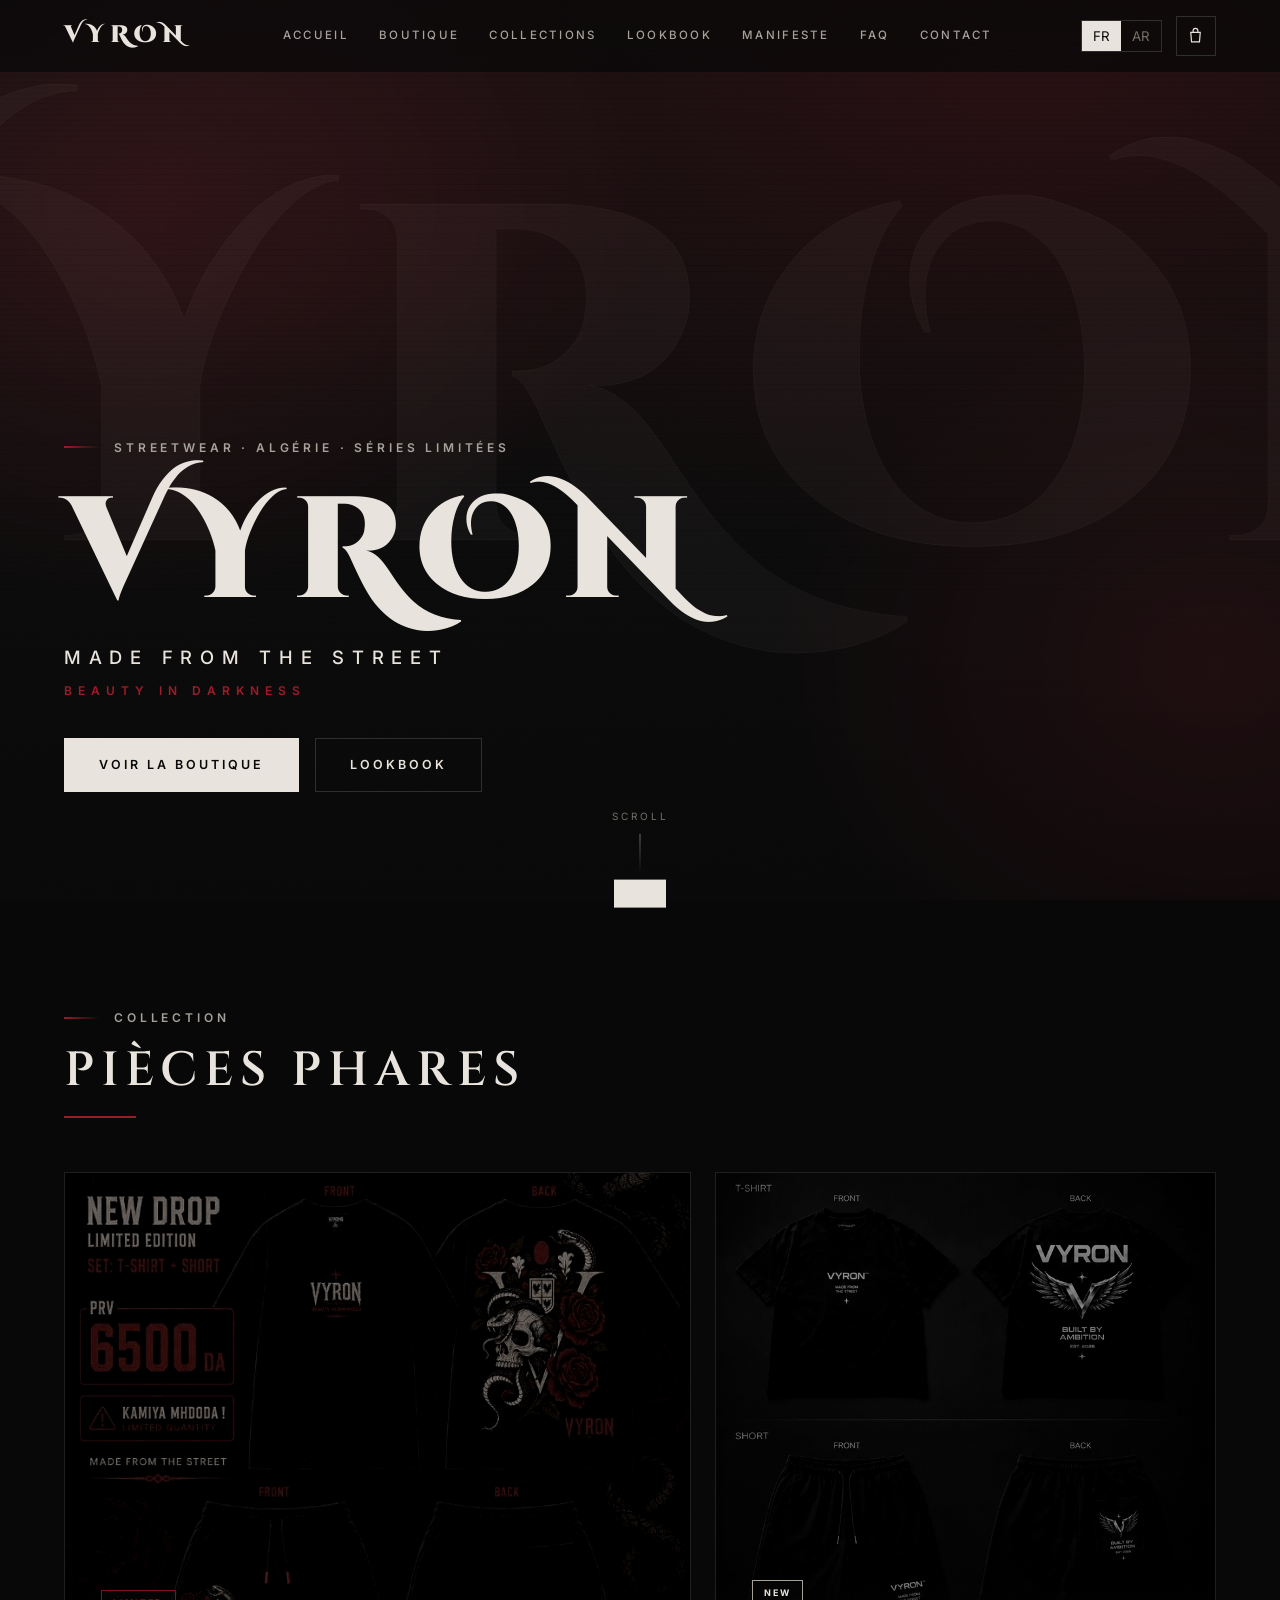
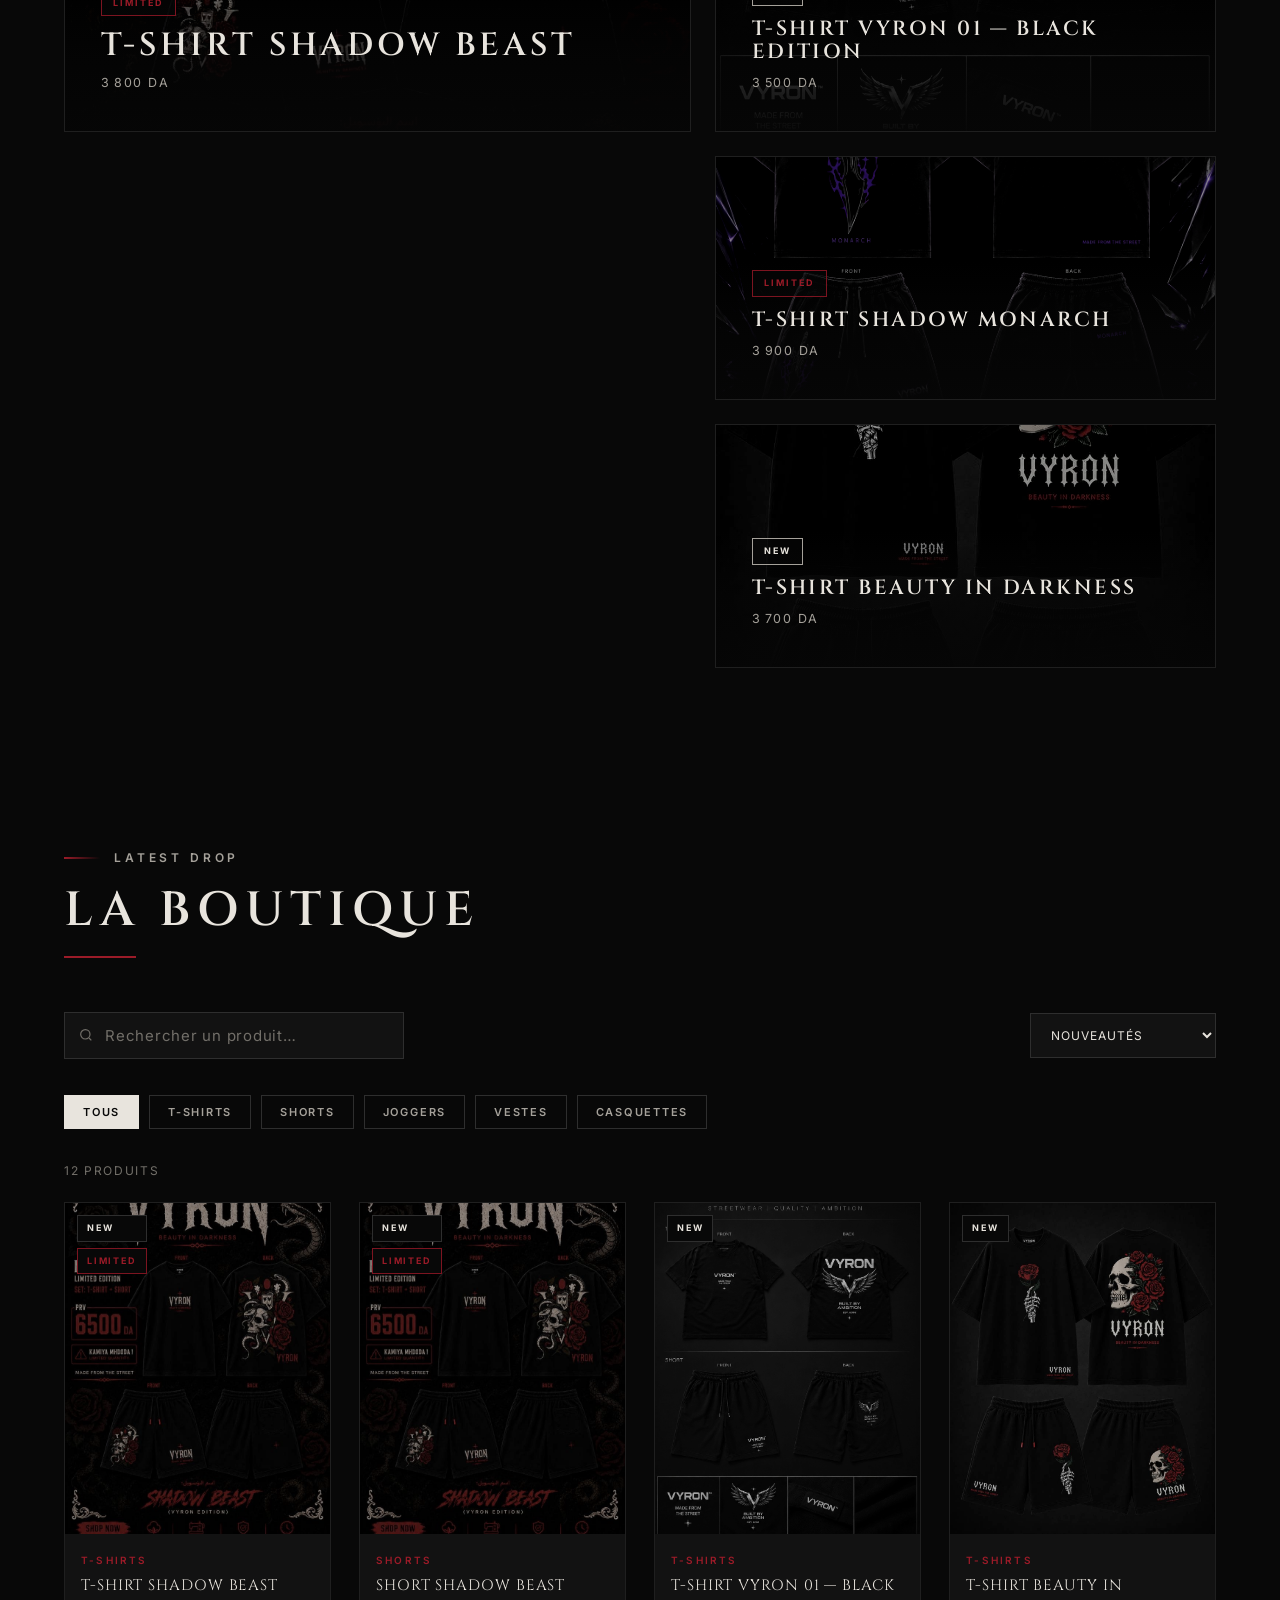
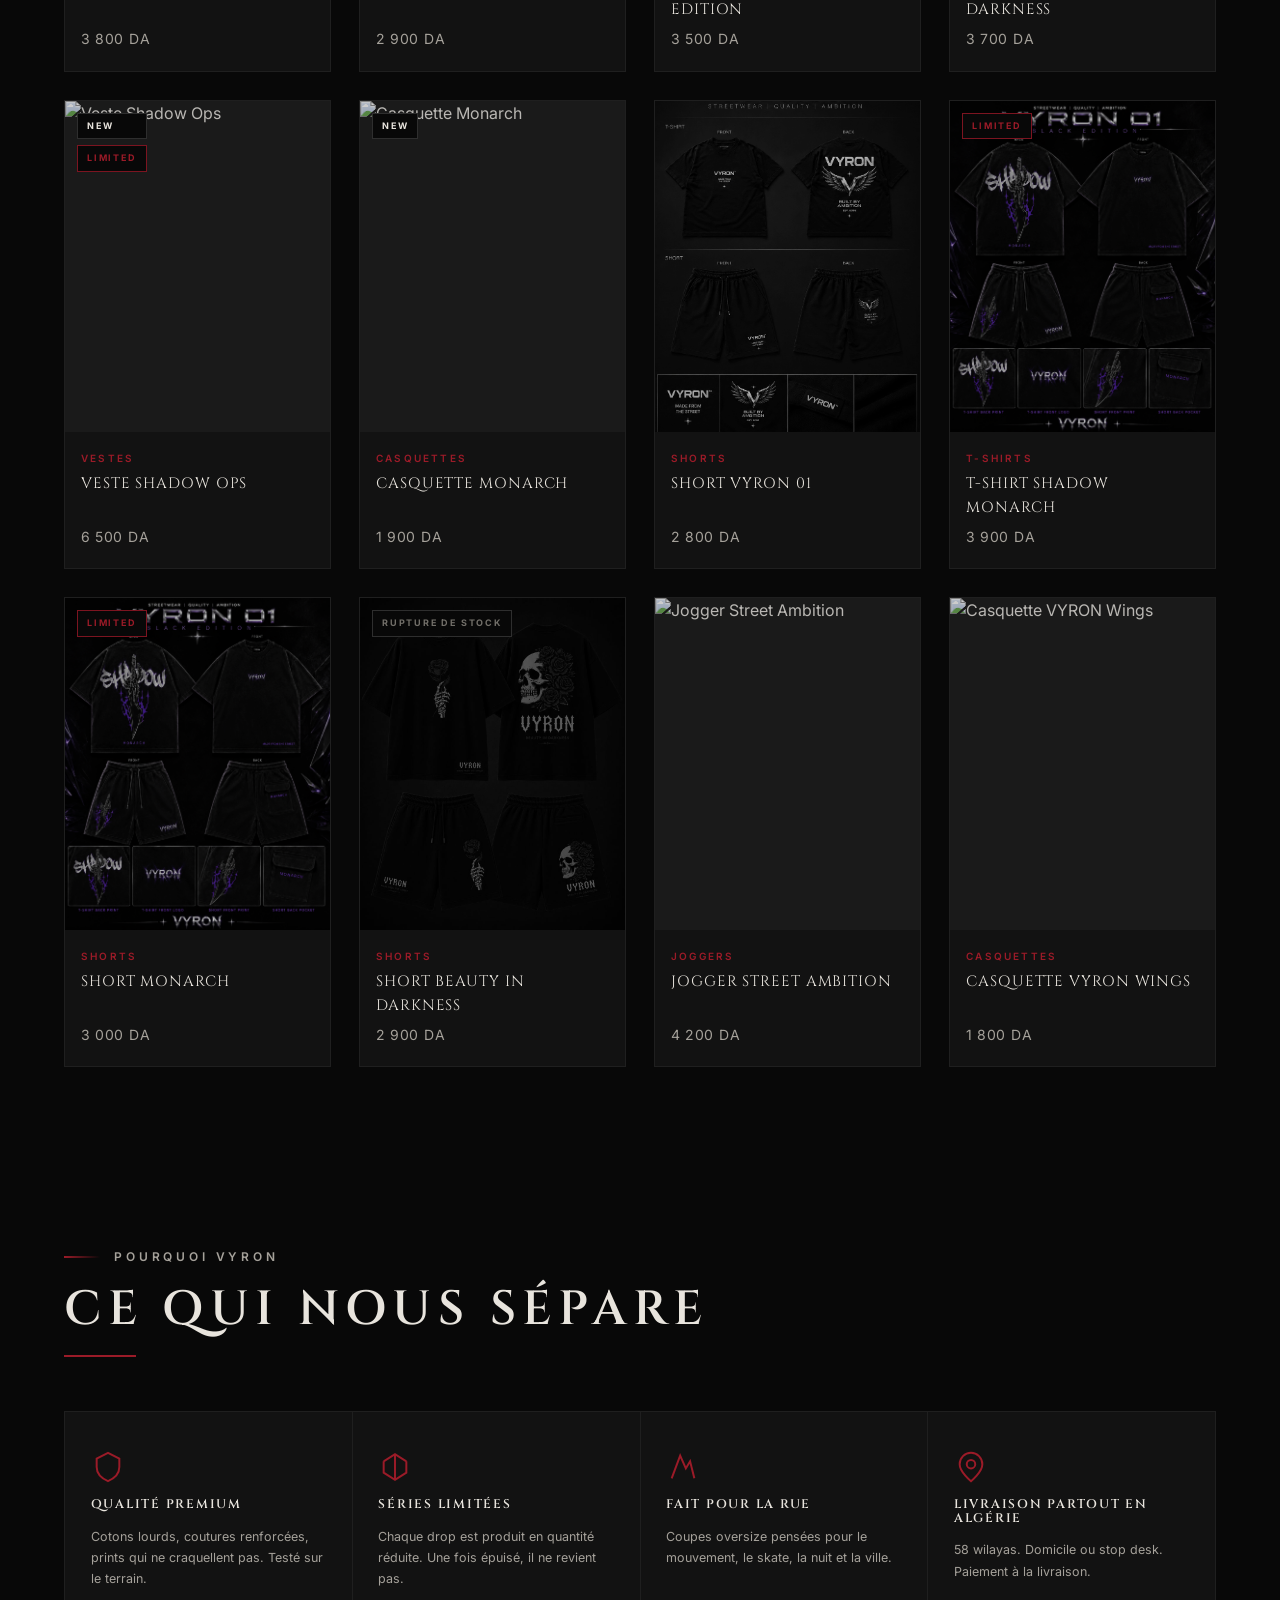
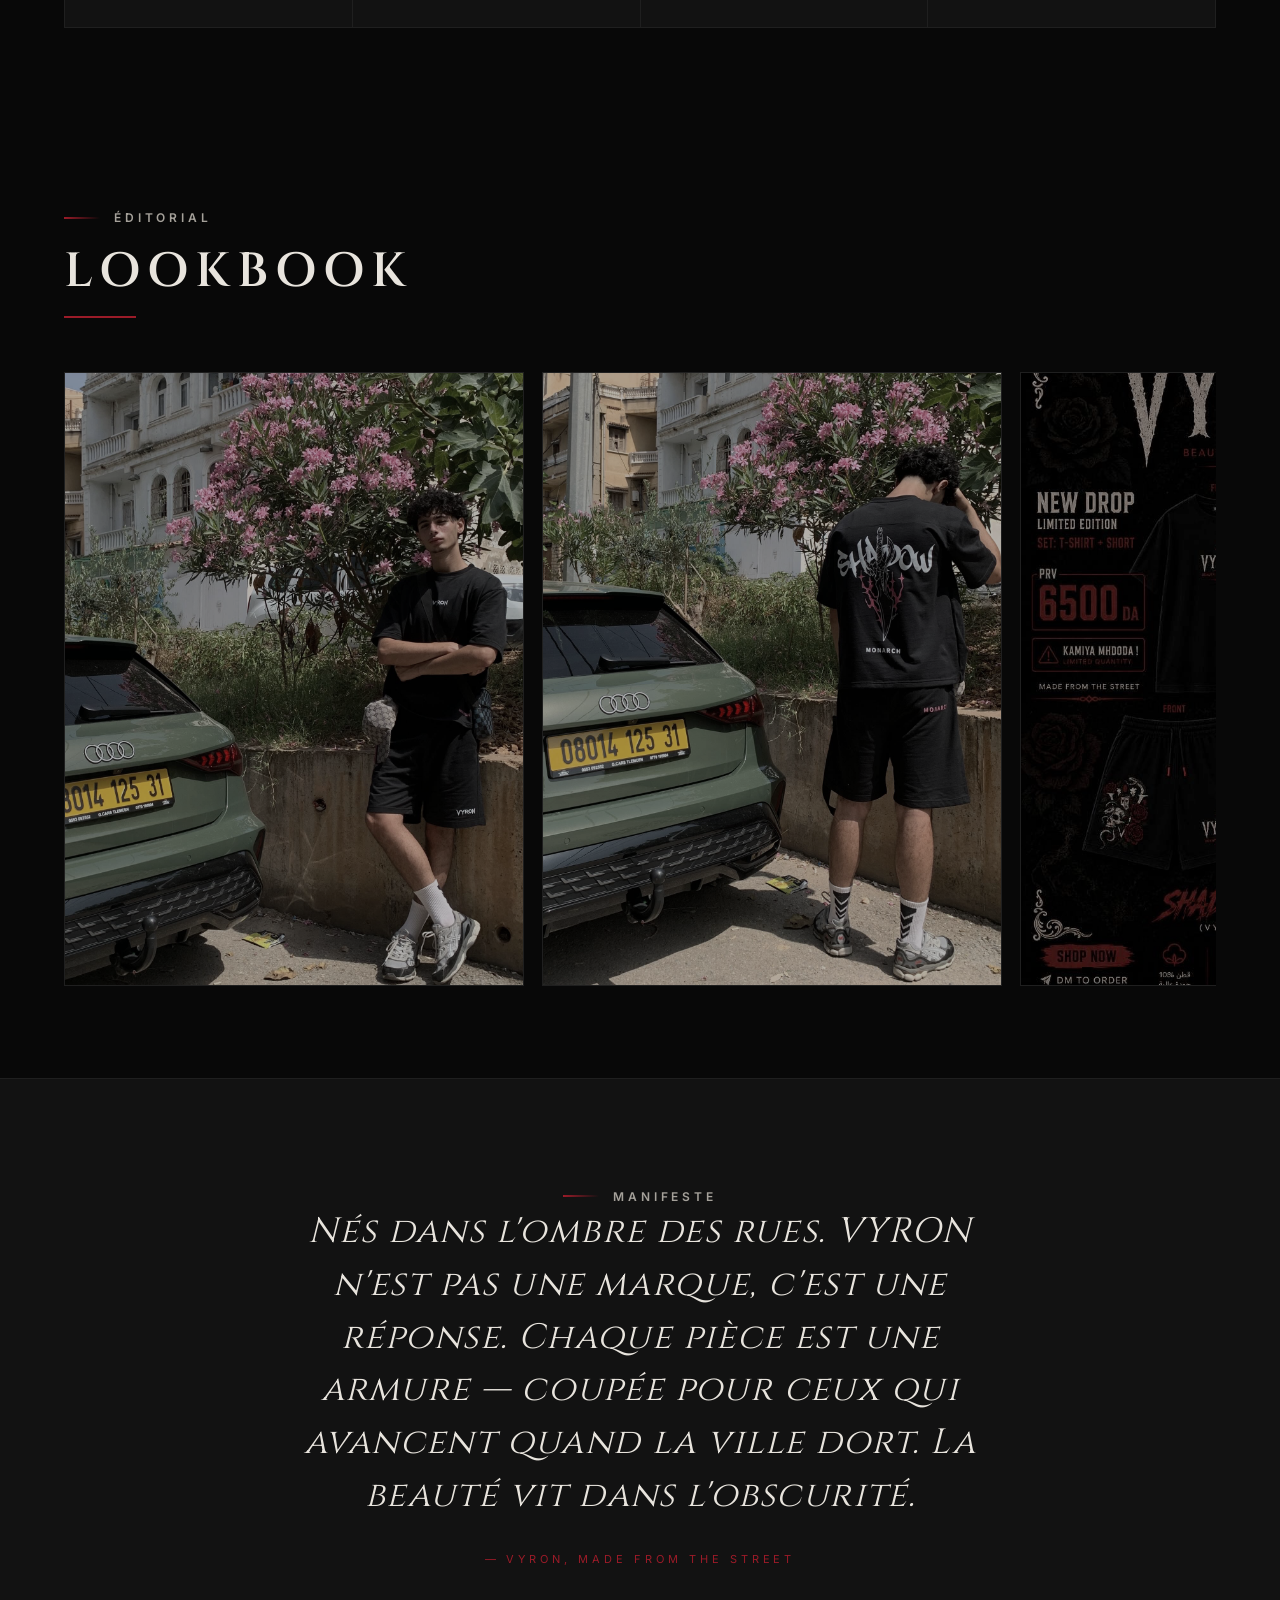
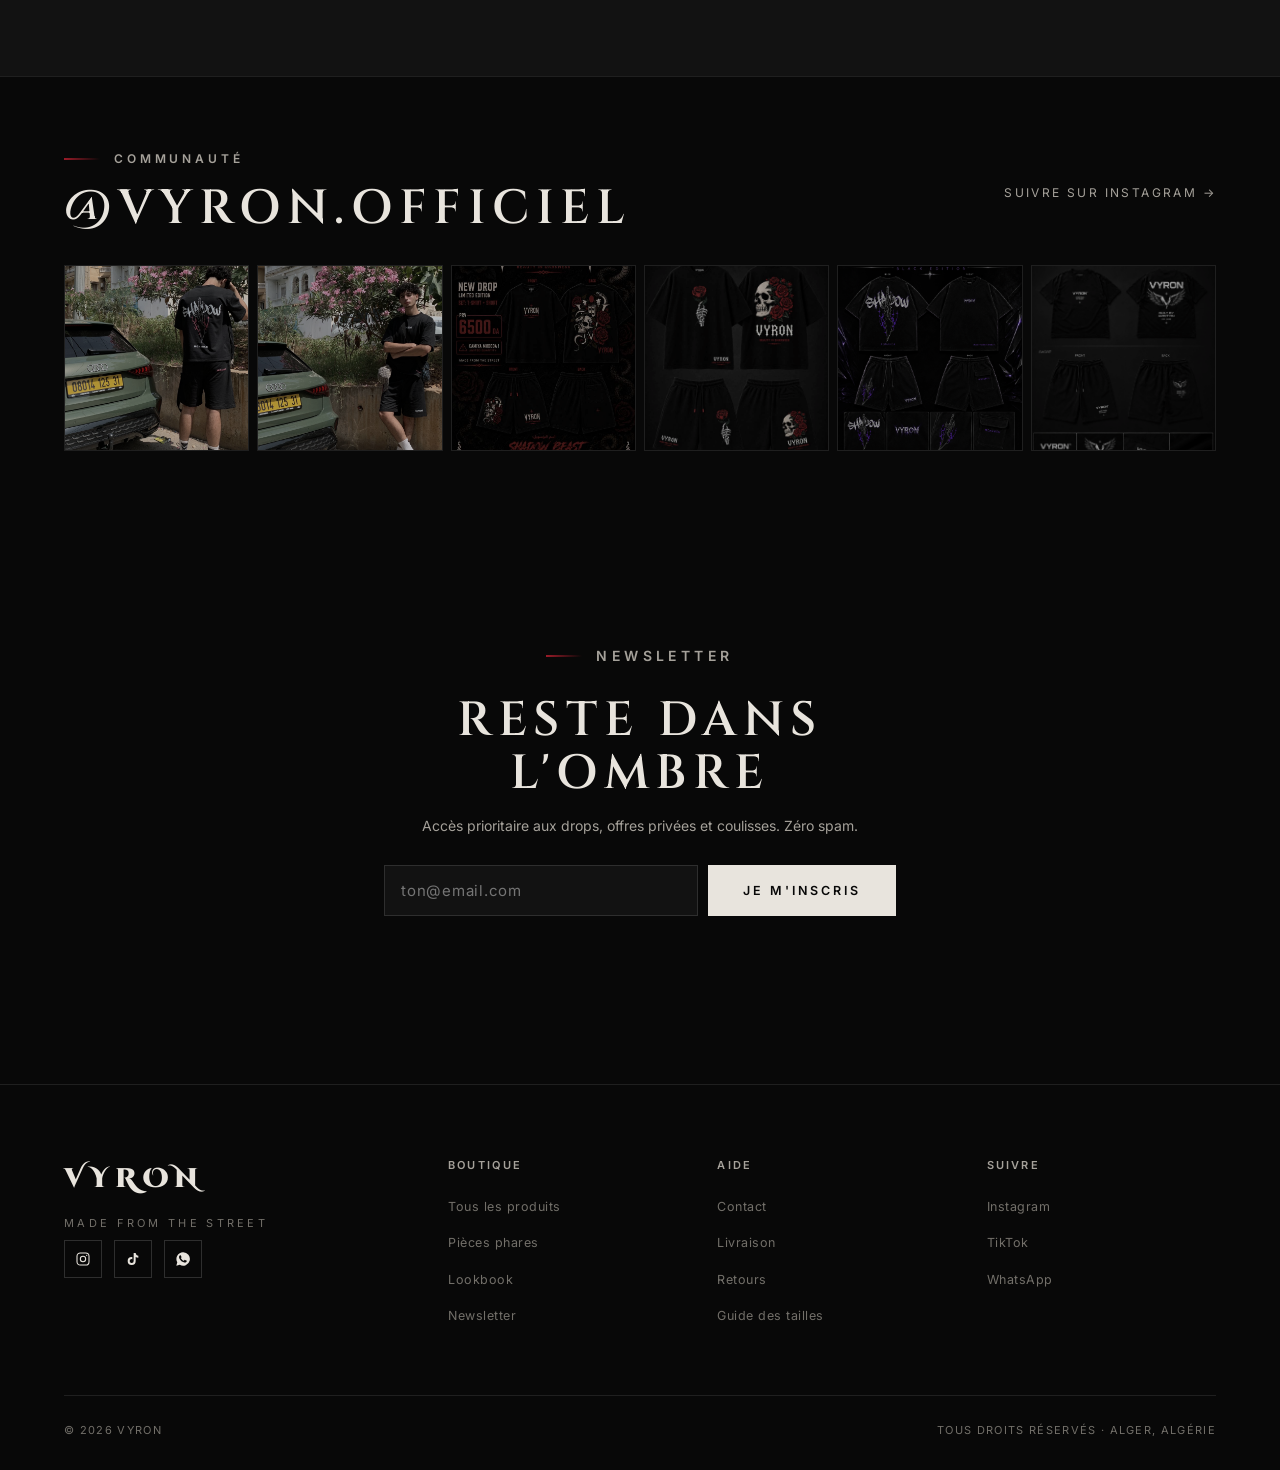
==== index.html @ 859175b7 "the first setup of our website" ====
<!DOCTYPE html>
<html lang="fr" dir="ltr">
<head>
<meta charset="UTF-8" />
<meta name="viewport" content="width=device-width, initial-scale=1.0" />
<meta name="theme-color" content="#0a0a0a" />
<title>VYRON — Made From The Street</title>
<meta name="description" content="VYRON — Streetwear premium algérien. Beauty in Darkness. Séries limitées, qualité premium, livraison partout en Algérie." />

<!-- Fonts : Cinzel Decorative = logo / grands titres uniquement | Inter = tout le reste -->
<link rel="preconnect" href="https://fonts.googleapis.com" />
<link rel="preconnect" href="https://fonts.gstatic.com" crossorigin />
<link href="https://fonts.googleapis.com/css2?family=Cinzel+Decorative:wght@700;900&family=Cinzel:wght@500;600;700&family=Inter:wght@300;400;500;600;700&family=Noto+Kufi+Arabic:wght@400;600;700&display=swap" rel="stylesheet" />

<link rel="stylesheet" href="styles.css" />
</head>
<body>

<!-- ============ HEADER ============ -->
<header class="header" id="top">
  <div class="wrap">
    <a href="#top" class="logo" aria-label="VYRON — accueil">VYRON</a>

    <nav class="nav" aria-label="Navigation principale" data-nav></nav>

    <div class="header-actions">
      <div class="lang-toggle" role="group" aria-label="Choix de la langue">
        <button data-lang="fr" class="active" type="button">FR</button>
        <button data-lang="ar" type="button">AR</button>
      </div>
      <button class="icon-btn" data-open-cart type="button" aria-label="Ouvrir le panier">
        <svg viewBox="0 0 24 24" fill="none" stroke="currentColor" stroke-width="1.5" aria-hidden="true"><path d="M6 8h12l-1 12H7L6 8Z"/><path d="M9 8V6a3 3 0 0 1 6 0v2"/></svg>
        <span class="cart-badge" data-cart-count>0</span>
      </button>
      <button class="hamburger" data-toggle-menu type="button" aria-label="Ouvrir le menu" aria-expanded="false">
        <span></span><span></span><span></span>
      </button>
    </div>
  </div>
</header>

<!-- ============ MENU MOBILE ============ -->
<div class="mobile-menu" id="mobileMenu" data-mobile-nav></div>

<!-- ============ HERO ============ -->
<section class="hero" id="accueil">
  <div class="hero__bg" data-parallax></div>
  <div class="wrap hero__content">
    <p class="eyebrow" data-i18n="hero.eyebrow">Streetwear · Algérie · Séries limitées</p>
    <h1 class="display">VYRON</h1>
    <p class="tagline" data-i18n="hero.tagline">Made From The Street</p>
    <p class="subline" data-i18n="hero.subline">Beauty in Darkness</p>
    <div class="hero-cta">
      <a href="#boutique" class="btn btn--solid" data-i18n="hero.ctaShop">Voir la boutique</a>
      <a href="#lookbook" class="btn btn--ghost" data-i18n="hero.ctaLook">Lookbook</a>
    </div>
  </div>
  <div class="scroll-hint" aria-hidden="true"><span data-i18n="hero.scroll">Scroll</span></div>
</section>

<!-- ============ FEATURED COLLECTION ============ -->
<section class="section" id="collections">
  <div class="wrap">
    <div class="section-head reveal">
      <p class="eyebrow" data-i18n="featured.eyebrow">Collection</p>
      <h2 data-i18n="featured.title">Pièces phares</h2>
    </div>
    <div class="featured-grid" data-featured></div>
  </div>
</section>

<!-- ============ LATEST DROP / BOUTIQUE ============ -->
<section class="section section--tight" id="boutique">
  <div class="wrap">
    <div class="section-head reveal">
      <p class="eyebrow" data-i18n="shop.eyebrow">Latest Drop</p>
      <h2 data-i18n="shop.title">La boutique</h2>
    </div>

    <div class="shop-controls reveal">
      <div class="search-box">
        <svg viewBox="0 0 24 24" fill="none" stroke="currentColor" stroke-width="1.8" aria-hidden="true"><circle cx="11" cy="11" r="7"/><path d="m20 20-3.5-3.5"/></svg>
        <input type="search" data-search placeholder="Rechercher un produit…" aria-label="Rechercher un produit" />
      </div>
      <select class="sort-select" data-sort aria-label="Trier les produits">
        <option value="new" data-i18n="shop.sortNew">Nouveautés</option>
        <option value="price-asc" data-i18n="shop.sortAsc">Prix croissant</option>
        <option value="price-desc" data-i18n="shop.sortDesc">Prix décroissant</option>
      </select>
    </div>

    <div class="filter-pills reveal" data-filters></div>
    <p class="results-count" data-results-count></p>
    <div class="product-grid" data-product-grid></div>
    <p class="no-results" data-no-results hidden data-i18n="shop.noResults">Aucun produit ne correspond à ta recherche.</p>
  </div>
</section>

<!-- ============ WHY VYRON ============ -->
<section class="section" id="manifeste-why">
  <div class="wrap">
    <div class="section-head reveal">
      <p class="eyebrow" data-i18n="why.eyebrow">Pourquoi VYRON</p>
      <h2 data-i18n="why.title">Ce qui nous sépare</h2>
    </div>
    <div class="why-grid" data-why></div>
  </div>
</section>

<!-- ============ LOOKBOOK ============ -->
<section class="section section--tight" id="lookbook">
  <div class="wrap">
    <div class="section-head reveal">
      <p class="eyebrow" data-i18n="lookbook.eyebrow">Éditorial</p>
      <h2 data-i18n="lookbook.title">Lookbook</h2>
    </div>
  </div>
  <div class="wrap">
    <div class="lookbook-scroll reveal" data-lookbook>
      <!-- REPLACE LOOKBOOK IMAGE HERE : assets/lookbook/look-1.jpg ... -->
    </div>
  </div>
</section>

<!-- ============ MANIFESTE ============ -->
<section class="section manifesto" id="manifeste">
  <div class="wrap reveal">
    <p class="eyebrow" style="justify-content:center" data-i18n="manifesto.eyebrow">Manifeste</p>
    <blockquote data-i18n="manifesto.quote">
      Nés dans l'ombre des rues. VYRON n'est pas une marque, c'est une réponse.
      Chaque pièce est une armure — coupée pour ceux qui avancent quand la ville dort.
      La beauté vit dans l'obscurité.
    </blockquote>
    <cite data-i18n="manifesto.sign">— VYRON, Made From The Street</cite>
  </div>
</section>

<!-- ============ INSTAGRAM / SOCIAL ============ -->
<section class="section section--tight" id="social">
  <div class="wrap">
    <div class="ig-head reveal">
      <div>
        <p class="eyebrow" data-i18n="ig.eyebrow">Communauté</p>
        <h2 style="margin-top:14px" data-i18n="ig.title">@vyron.officiel</h2>
      </div>
      <a href="#" data-social="instagram" target="_blank" rel="noopener" data-i18n="ig.follow">Suivre sur Instagram →</a>
    </div>
    <div class="ig-grid reveal" data-ig>
      <!-- REPLACE INSTAGRAM IMAGE HERE : assets/social/ig-1.jpg ... -->
    </div>
  </div>
</section>

<!-- ============ NEWSLETTER ============ -->
<section class="section newsletter" id="newsletter">
  <div class="wrap reveal">
    <p class="eyebrow" style="justify-content:center" data-i18n="nl.eyebrow">Newsletter</p>
    <h2 style="margin-top:14px" data-i18n="nl.title">Reste dans l'ombre</h2>
    <p data-i18n="nl.text">Accès prioritaire aux drops, offres privées et coulisses. Zéro spam.</p>
    <form class="nl-form" data-newsletter>
      <input type="email" required placeholder="ton@email.com" aria-label="Adresse e-mail" />
      <button type="submit" class="btn btn--solid" data-i18n="nl.btn">Je m'inscris</button>
    </form>
    <p class="nl-msg" data-nl-msg role="status"></p>
  </div>
</section>

<!-- ============ FOOTER ============ -->
<footer class="footer" id="contact">
  <div class="wrap">
    <div class="footer-grid">
      <div>
        <a href="#top" class="logo">VYRON</a>
        <p class="fmot">Made From The Street</p>
        <div class="footer-social">
          <a href="#" data-social="instagram" target="_blank" rel="noopener" aria-label="Instagram">
            <svg viewBox="0 0 24 24" fill="none" stroke="currentColor" stroke-width="1.6" aria-hidden="true"><rect x="3" y="3" width="18" height="18" rx="5"/><circle cx="12" cy="12" r="4"/><circle cx="17.5" cy="6.5" r="1" fill="currentColor" stroke="none"/></svg>
          </a>
          <a href="#" data-social="tiktok" target="_blank" rel="noopener" aria-label="TikTok">
            <svg viewBox="0 0 24 24" fill="currentColor" aria-hidden="true"><path d="M16 3c.3 2.3 1.9 4 4 4.2v3c-1.5 0-2.9-.4-4-1.1V15a6 6 0 1 1-6-6c.3 0 .7 0 1 .1v3.1a3 3 0 1 0 2 2.8V3h3Z"/></svg>
          </a>
          <a href="#" data-social="whatsapp" target="_blank" rel="noopener" aria-label="WhatsApp">
            <svg viewBox="0 0 24 24" fill="currentColor" aria-hidden="true"><path d="M12 2a10 10 0 0 0-8.6 15L2 22l5.2-1.4A10 10 0 1 0 12 2Zm5.3 14.1c-.2.6-1.3 1.2-1.8 1.2-.5.1-1 .1-1.7-.1-.4-.1-1-.3-1.6-.6-2.9-1.3-4.8-4.2-4.9-4.4-.2-.2-1.2-1.6-1.2-3s.7-2.1 1-2.4c.2-.3.5-.3.7-.3h.5c.2 0 .4 0 .6.5l.8 2c.1.2.1.4 0 .5l-.4.5-.3.3c-.1.1-.3.3-.1.6.2.3.8 1.3 1.7 2.1 1.2 1 2.1 1.4 2.4 1.5.3.1.5.1.6-.1l.7-.9c.2-.3.4-.2.7-.1l2 .9c.3.1.5.2.5.4.1.1.1.7-.1 1.2Z"/></svg>
          </a>
        </div>
      </div>
      <div>
        <h4 data-i18n="footer.shop">Boutique</h4>
        <ul>
          <li><a href="#boutique" data-i18n="footer.all">Tous les produits</a></li>
          <li><a href="#collections" data-i18n="footer.featured">Pièces phares</a></li>
          <li><a href="#lookbook" data-i18n="footer.lookbook">Lookbook</a></li>
          <li><a href="#newsletter" data-i18n="footer.newsletter">Newsletter</a></li>
        </ul>
      </div>
      <div>
        <h4 data-i18n="footer.help">Aide</h4>
        <ul>
          <li><a href="#" data-open-info="contact" data-i18n="footer.contact">Contact</a></li>
          <li><a href="#" data-open-info="shipping" data-i18n="footer.shipping">Livraison</a></li>
          <li><a href="#" data-open-info="returns" data-i18n="footer.returns">Retours</a></li>
          <li><a href="#" data-open-info="size" data-i18n="footer.size">Guide des tailles</a></li>
        </ul>
      </div>
      <div>
        <h4 data-i18n="footer.follow">Suivre</h4>
        <ul>
          <li><a href="#" data-social="instagram" target="_blank" rel="noopener">Instagram</a></li>
          <li><a href="#" data-social="tiktok" target="_blank" rel="noopener">TikTok</a></li>
          <li><a href="#" data-social="whatsapp" target="_blank" rel="noopener">WhatsApp</a></li>
        </ul>
      </div>
    </div>
    <div class="footer-bottom">
      <span>© 2026 VYRON</span>
      <span data-i18n="footer.rights">Tous droits réservés · Alger, Algérie</span>
    </div>
  </div>
</footer>

<!-- ============ OVERLAYS / PANELS ============ -->
<div class="overlay" data-overlay></div>

<!-- PANIER -->
<aside class="cart-panel" data-cart-panel aria-label="Panier" aria-hidden="true">
  <div class="cart-head">
    <h3 data-i18n="cart.title">Panier</h3>
    <button class="close-x" data-close-cart type="button" aria-label="Fermer le panier">
      <svg viewBox="0 0 24 24" width="16" height="16" fill="none" stroke="currentColor" stroke-width="1.6" aria-hidden="true"><path d="M6 6l12 12M18 6 6 18"/></svg>
    </button>
  </div>
  <div class="cart-body" data-cart-body></div>
  <div class="cart-foot" data-cart-foot hidden>
    <div class="cart-row"><span data-i18n="cart.subtotal">Sous-total</span><span data-cart-subtotal>0 DA</span></div>
    <div class="cart-row"><span data-i18n="cart.delivery">Livraison</span><span data-cart-delivery data-i18n="cart.tbd">à calculer</span></div>
    <div class="cart-row total"><span data-i18n="cart.total">Total</span><span data-cart-total>0 DA</span></div>
    <p class="cart-note" data-i18n="cart.note">Frais de livraison calculés au moment du choix de la wilaya.</p>
    <button class="btn btn--solid btn--full" data-checkout type="button" data-i18n="cart.checkout">Passer à la commande</button>
  </div>
</aside>

<!-- QUICK-VIEW -->
<div class="modal" data-modal aria-hidden="true" role="dialog" aria-modal="true" aria-label="Détail produit">
  <div class="modal__panel" data-modal-panel></div>
</div>

<!-- CHECKOUT -->
<div class="checkout-panel" data-checkout-panel aria-hidden="true" role="dialog" aria-modal="true" aria-label="Commande">
  <div class="checkout-inner">
    <div class="checkout-top">
      <span class="logo">VYRON</span>
      <button class="close-x icon-btn" data-close-checkout type="button" aria-label="Fermer la commande">
        <svg viewBox="0 0 24 24" width="16" height="16" fill="none" stroke="currentColor" stroke-width="1.6" aria-hidden="true"><path d="M6 6l12 12M18 6 6 18"/></svg>
      </button>
    </div>
    <div class="section-head">
      <p class="eyebrow" data-i18n="checkout.eyebrow">Commande · Paiement à la livraison</p>
      <h2 style="margin-top:14px" data-i18n="checkout.title">Finaliser</h2>
    </div>
    <div class="checkout-grid">
      <form class="checkout-form" data-checkout-form novalidate>
        <div class="form-section">
          <h3 data-i18n="checkout.contact">Tes coordonnées</h3>
          <div class="form-grid">
            <div class="field full">
              <label for="ck-name" data-i18n="checkout.name">Nom complet</label>
              <input type="text" id="ck-name" name="name" autocomplete="name" required />
              <span class="err" data-i18n="checkout.errName">Merci d'indiquer ton nom.</span>
            </div>
            <div class="field full">
              <label for="ck-phone" data-i18n="checkout.phone">Numéro de téléphone</label>
              <input type="tel" id="ck-phone" name="phone" inputmode="numeric" placeholder="0X XX XX XX XX" autocomplete="tel" required />
              <span class="err" data-i18n="checkout.errPhone">Numéro algérien invalide (ex : 0555 12 34 56).</span>
            </div>
          </div>
        </div>

        <div class="form-section" style="margin-top:30px">
          <h3 data-i18n="checkout.address">Adresse de livraison</h3>
          <div class="form-grid">
            <div class="field">
              <label for="ck-wilaya" data-i18n="checkout.wilaya">Wilaya</label>
              <select id="ck-wilaya" name="wilaya" required data-wilaya-select>
                <option value="" data-i18n="checkout.wilayaPlaceholder">Choisir…</option>
              </select>
              <span class="err" data-i18n="checkout.errWilaya">Choisis ta wilaya.</span>
            </div>
            <div class="field">
              <label for="ck-commune" data-i18n="checkout.commune">Commune / Ville</label>
              <input type="text" id="ck-commune" name="commune" required />
              <span class="err" data-i18n="checkout.errCommune">Indique ta commune.</span>
            </div>
            <div class="field full">
              <label for="ck-addr" data-i18n="checkout.fullAddress">Adresse complète</label>
              <textarea id="ck-addr" name="address" required placeholder="Rue, numéro, cité, point de repère…"></textarea>
              <span class="err" data-i18n="checkout.errAddress">Adresse trop courte.</span>
            </div>
          </div>

          <span class="field-label" style="margin-top:6px" data-i18n="checkout.deliveryType">Type de livraison</span>
          <div class="delivery-opts" data-delivery-opts>
            <label class="sel">
              <input type="radio" name="deliveryType" value="home" checked />
              <span class="do-t" data-i18n="checkout.home">Livraison à domicile</span>
              <span class="do-p" data-delivery-home-price>—</span>
            </label>
            <label>
              <input type="radio" name="deliveryType" value="desk" />
              <span class="do-t" data-i18n="checkout.desk">Stop Desk / Point relais</span>
              <span class="do-p" data-delivery-desk-price>—</span>
            </label>
          </div>
        </div>
      </form>

      <div class="order-summary">
        <h3 data-i18n="checkout.summary">Récapitulatif</h3>
        <div data-checkout-lines></div>
        <div class="os-tot"><span data-i18n="cart.subtotal">Sous-total</span><span data-ck-subtotal>0 DA</span></div>
        <div class="os-tot"><span data-i18n="cart.delivery">Livraison</span><span data-ck-delivery data-i18n="cart.tbd">à calculer</span></div>
        <div class="os-tot grand"><span data-i18n="cart.total">Total</span><span data-ck-total>0 DA</span></div>
        <div class="checkout-actions">
          <button class="btn btn--solid btn--full" data-submit-order type="button" data-i18n="checkout.confirm">Confirmer la commande</button>
          <button class="btn btn--wa btn--full" data-wa-checkout type="button" data-i18n="checkout.whatsapp">Commander via WhatsApp</button>
        </div>
        <p class="cod-note" data-i18n="checkout.codNote">Paiement à la livraison (Cash on Delivery). Notre équipe te contacte pour confirmer avant expédition.</p>
      </div>
    </div>
  </div>
</div>

<!-- CONFIRMATION -->
<div class="confirm-modal" data-confirm aria-hidden="true" role="dialog" aria-modal="true" aria-label="Commande confirmée">
  <div class="confirm-panel" data-confirm-panel></div>
</div>

<!-- INFO MODAL (contact / livraison / retours / tailles) -->
<div class="modal" data-info-modal aria-hidden="true" role="dialog" aria-modal="true">
  <div class="modal__panel" style="max-width:560px">
    <button class="modal__close" data-close-info type="button" aria-label="Fermer">
      <svg viewBox="0 0 24 24" width="16" height="16" fill="none" stroke="currentColor" stroke-width="1.6" aria-hidden="true"><path d="M6 6l12 12M18 6 6 18"/></svg>
    </button>
    <div style="padding:clamp(28px,5vw,44px)" data-info-body></div>
  </div>
</div>

<!-- TOAST -->
<div class="toast" data-toast role="status" aria-live="polite"></div>

<script src="script.js" defer></script>
</body>
</html>
---- styles.css ----
/* =====================================================================
   VYRON — FEUILLE DE STYLE
   Sommaire :
   1. Variables (couleurs, espacements, typo)
   2. Reset & base
   3. Texture grain + utilitaires
   4. Typographie
   5. Boutons
   6. Header / Navigation / Menu mobile
   7. Hero
   8. Featured Collection
   9. Filtres / Recherche / Tri
   10. Grille produits + cartes
   11. Quick-view (modal produit)
   12. Panier (slide-in)
   13. Checkout / Confirmation
   14. Why VYRON
   15. Lookbook
   16. Manifeste
   17. Instagram / Social
   18. Newsletter
   19. Footer
   20. Animations au scroll
   21. Responsive
   ===================================================================== */

/* ---------- 1. VARIABLES ---------- */
:root{
  --black:#080808;
  --charcoal:#121212;
  --charcoal-2:#1a1a1a;
  --charcoal-3:#242424;
  --line:#2e2e2e;
  --line-soft:#1f1f1f;
  --off-white:#e8e4dd;
  --off-white-dim:#a5a19a;
  --muted:#726f69;
  --blood:#7c1420;          /* rouge sang foncé — usage rare */
  --blood-bright:#9b1b28;   /* hover */
  --blood-glow:rgba(155,27,40,.35);

  --font-display:"Cinzel Decorative", "Cinzel", serif;
  --font-title:"Cinzel", serif;
  --font-body:"Inter", "Noto Kufi Arabic", system-ui, -apple-system, "Segoe UI", sans-serif;

  --maxw:1280px;
  --pad:clamp(20px, 5vw, 64px);
  --header-h:72px;

  /* Rythme vertical — une seule échelle pour toutes les sections */
  --space-section:clamp(84px, 12vh, 132px);
  --space-section-tight:clamp(60px, 8vh, 92px);
  --space-head:clamp(40px, 6vh, 66px);

  --ease:cubic-bezier(.22,1,.36,1);
  --shadow-soft:0 20px 60px -20px rgba(0,0,0,.8);
  --shadow-card:0 10px 40px -12px rgba(0,0,0,.7);
}

/* Police arabe quand dir=rtl */
html[dir="rtl"] body{ --font-body:"Noto Kufi Arabic", "Inter", system-ui, sans-serif; }

/* ---------- 2. RESET & BASE ---------- */
*,*::before,*::after{ box-sizing:border-box; margin:0; padding:0; }
html{
  scroll-behavior:smooth; scroll-padding-top:var(--header-h); -webkit-text-size-adjust:100%;
  scrollbar-width:thin; scrollbar-color:var(--charcoal-3) var(--black);
}
body{
  background:var(--black);
  color:var(--off-white);
  font-family:var(--font-body);
  font-weight:400;
  line-height:1.6;
  overflow-x:hidden;
  -webkit-font-smoothing:antialiased;
}

/* Scrollbar sombre et fine, cohérente partout (page + panneaux + lookbook) */
::-webkit-scrollbar{ width:10px; height:10px; }
::-webkit-scrollbar-track{ background:var(--black); }
::-webkit-scrollbar-thumb{ background:var(--charcoal-3); border:2px solid var(--black); }
::-webkit-scrollbar-thumb:hover{ background:var(--line); }
body.no-scroll{ overflow:hidden; }
img{ max-width:100%; display:block; }
a{ color:inherit; text-decoration:none; }
button{ font-family:inherit; cursor:pointer; color:inherit; background:none; border:none; }
input,select,textarea{ font-family:inherit; font-size:15px; }
ul{ list-style:none; }
::selection{ background:var(--blood); color:var(--off-white); }

/* Focus visible accessible */
:focus-visible{ outline:2px solid var(--blood-bright); outline-offset:3px; }

/* ---------- 3. TEXTURE GRAIN + UTILITAIRES ---------- */
body::after{
  content:"";
  position:fixed; inset:0;
  z-index:9999;
  pointer-events:none;
  opacity:.05;
  mix-blend-mode:overlay;
  background-image:url("data:image/svg+xml,%3Csvg xmlns='http://www.w3.org/2000/svg' width='140' height='140'%3E%3Cfilter id='n'%3E%3CfeTurbulence type='fractalNoise' baseFrequency='0.85' numOctaves='3' stitchTiles='stitch'/%3E%3C/filter%3E%3Crect width='100%25' height='100%25' filter='url(%23n)'/%3E%3C/svg%3E");
}
.wrap{ max-width:var(--maxw); margin:0 auto; padding-left:var(--pad); padding-right:var(--pad); }
.section{ padding:var(--space-section) 0; position:relative; }
.section--tight{ padding:var(--space-section-tight) 0; }
.eyebrow{
  font-family:var(--font-body);
  font-size:12px; letter-spacing:.32em; text-transform:uppercase;
  color:var(--off-white-dim); font-weight:600;
  display:flex; align-items:center; gap:14px;
}
.eyebrow::before{
  content:""; width:36px; height:2px; flex-shrink:0;
  background:linear-gradient(90deg, var(--blood-bright), transparent);
}
html[dir="rtl"] .eyebrow::before{ background:linear-gradient(270deg, var(--blood-bright), transparent); }
.section-head{ margin-bottom:var(--space-head); }
.section-head h2{
  margin-top:18px;
  position:relative; display:inline-block; padding-bottom:20px;
}
.section-head h2::after{
  content:""; position:absolute; left:0; bottom:0;
  width:72px; height:2px; background:var(--blood-bright);
}
html[dir="rtl"] .section-head h2::after{ left:auto; right:0; }
.divider{ width:100%; height:1px; background:var(--line-soft); }
.text-blood{ color:var(--blood-bright); }
.sr-only{ position:absolute; width:1px; height:1px; padding:0; margin:-1px; overflow:hidden; clip:rect(0 0 0 0); white-space:nowrap; border:0; }

/* ---------- 4. TYPOGRAPHIE ---------- */
h1,h2,h3{ font-family:var(--font-title); font-weight:600; line-height:1.1; letter-spacing:.04em; }
.display{
  font-family:var(--font-display);
  font-weight:900;
  letter-spacing:.08em;
  text-transform:uppercase;
}
h1.display{ font-size:clamp(3.4rem, 13vw, 9rem); }
h2{ font-size:clamp(1.9rem, 4.5vw, 3rem); text-transform:uppercase; letter-spacing:.14em; }
h3{ font-size:clamp(1.1rem,2.2vw,1.4rem); letter-spacing:.12em; text-transform:uppercase; }
.lead{ font-size:clamp(1rem,1.5vw,1.15rem); color:var(--off-white-dim); max-width:52ch; }
html[dir="rtl"] h1,html[dir="rtl"] h2,html[dir="rtl"] h3{ letter-spacing:0; font-family:var(--font-body); font-weight:700; }
html[dir="rtl"] .display{ font-family:var(--font-body); font-weight:700; letter-spacing:0; }

/* ---------- 5. BOUTONS ---------- */
.btn{
  --bg:transparent;
  display:inline-flex; align-items:center; justify-content:center; gap:12px;
  padding:16px 34px;
  font-size:12.5px; font-weight:600; letter-spacing:.24em; text-transform:uppercase;
  border:1px solid var(--line);
  background:var(--bg);
  color:var(--off-white);
  transition:background .35s var(--ease), border-color .35s var(--ease), color .35s var(--ease), transform .2s var(--ease);
  position:relative; overflow:hidden;
}
/* Reflet qui balaie le bouton au survol */
.btn::after{
  content:""; position:absolute; top:0; bottom:0; left:-140%;
  width:55%;
  background:linear-gradient(100deg, transparent, rgba(255,255,255,.16), transparent);
  transform:skewX(-20deg);
  transition:left .6s var(--ease);
  pointer-events:none;
}
.btn:hover::after{ left:150%; }
html[dir="rtl"] .btn::after{ left:auto; right:-140%; transition:right .6s var(--ease); }
html[dir="rtl"] .btn:hover::after{ right:150%; }
.btn--solid::after{ background:linear-gradient(100deg, transparent, rgba(0,0,0,.12), transparent); }

.btn:hover{ border-color:var(--blood-bright); background:var(--blood); color:#fff; }
.btn:active{ transform:translateY(1px); }
.btn--solid{ background:var(--off-white); color:var(--black); border-color:var(--off-white); }
.btn--solid:hover{ background:var(--blood); border-color:var(--blood-bright); color:#fff; }
.btn--blood{ background:var(--blood); border-color:var(--blood); color:#fff; }
.btn--blood:hover{ background:var(--blood-bright); border-color:var(--blood-bright); }
.btn--ghost{ border-color:var(--line); }
.btn--wa{ background:#0f2f22; border-color:#1c5a3f; color:#d6f5e6; }
.btn--wa:hover{ background:#12563b; border-color:#1c5a3f; color:#fff; }
.btn--sm{ padding:12px 22px; font-size:11px; letter-spacing:.18em; }
.btn--full{ width:100%; }
.btn:disabled{ opacity:.35; cursor:not-allowed; }
.btn:disabled:hover{ background:var(--bg); border-color:var(--line); color:var(--off-white); }

/* ---------- 6. HEADER / NAV / MENU MOBILE ---------- */
.header{
  position:fixed; top:0; left:0; right:0; z-index:1000;
  height:var(--header-h);
  display:flex; align-items:center;
  background:rgba(8,8,8,.72);
  backdrop-filter:blur(14px);
  border-bottom:1px solid transparent;
  transition:background .4s var(--ease), border-color .4s var(--ease), height .4s var(--ease);
}
.header.scrolled{ background:rgba(8,8,8,.94); border-bottom-color:var(--line-soft); }
.header .wrap{ display:flex; align-items:center; justify-content:space-between; width:100%; gap:24px; }
.logo{
  font-family:var(--font-display); font-weight:900;
  font-size:1.5rem; letter-spacing:.24em;
  color:var(--off-white);
  padding-right:.24em;
}
.logo:hover{ color:var(--off-white); }
.nav{ display:flex; align-items:center; gap:30px; }
.nav a{
  font-size:11.5px; letter-spacing:.2em; text-transform:uppercase; font-weight:500;
  color:var(--off-white-dim);
  position:relative; padding:6px 0;
  transition:color .3s var(--ease);
}
.nav a::after{
  content:""; position:absolute; left:0; bottom:0; width:0; height:1px;
  background:var(--blood-bright); transition:width .3s var(--ease);
}
.nav a:hover{ color:var(--off-white); }
.nav a:hover::after{ width:100%; }

.header-actions{ display:flex; align-items:center; gap:14px; }
.lang-toggle{
  display:flex; align-items:center;
  border:1px solid var(--line); font-size:11px; letter-spacing:.12em; font-weight:600;
}
.lang-toggle button{ padding:7px 11px; color:var(--muted); transition:color .25s, background .25s; }
.lang-toggle button.active{ background:var(--off-white); color:var(--black); }
.icon-btn{
  position:relative; width:40px; height:40px;
  display:flex; align-items:center; justify-content:center;
  border:1px solid var(--line);
  transition:border-color .3s var(--ease), background .3s var(--ease);
}
.icon-btn:hover{ border-color:var(--blood-bright); }
.icon-btn svg{ width:19px; height:19px; }
.cart-badge{
  position:absolute; top:-8px; right:-8px;
  min-width:19px; height:19px; padding:0 5px;
  background:var(--blood); color:#fff;
  font-size:10px; font-weight:700; letter-spacing:0;
  display:flex; align-items:center; justify-content:center;
  border-radius:2px;
  transform:scale(0); transition:transform .3s var(--ease);
}
.cart-badge.show{ transform:scale(1); }

.hamburger{ display:none; width:40px; height:40px; flex-direction:column; align-items:center; justify-content:center; gap:5px; border:1px solid var(--line); }
.hamburger span{ display:block; width:18px; height:1.5px; background:var(--off-white); transition:transform .35s var(--ease), opacity .3s var(--ease); }
body.menu-open .hamburger span:nth-child(1){ transform:translateY(6.5px) rotate(45deg); }
body.menu-open .hamburger span:nth-child(2){ opacity:0; }
body.menu-open .hamburger span:nth-child(3){ transform:translateY(-6.5px) rotate(-45deg); }

/* Menu mobile plein écran */
.mobile-menu{
  position:fixed; inset:0; z-index:999;
  background:var(--black);
  display:flex; flex-direction:column; justify-content:center;
  padding:var(--pad);
  transform:translateY(-100%);
  transition:transform .5s var(--ease);
  visibility:hidden;
}
body.menu-open .mobile-menu{ transform:translateY(0); visibility:visible; }
.mobile-menu a{
  font-family:var(--font-title);
  font-size:clamp(1.5rem,7vw,2.4rem); letter-spacing:.14em; text-transform:uppercase;
  color:var(--off-white-dim); padding:14px 0;
  border-bottom:1px solid var(--line-soft);
  transition:color .3s var(--ease), padding-left .3s var(--ease);
}
html[dir="rtl"] .mobile-menu a{ transition:color .3s var(--ease), padding-right .3s var(--ease); }
.mobile-menu a:hover,.mobile-menu a:active{ color:var(--off-white); padding-left:12px; }
html[dir="rtl"] .mobile-menu a:hover{ padding-left:0; padding-right:12px; }
.mobile-menu .mm-foot{ margin-top:36px; display:flex; gap:20px; font-size:12px; letter-spacing:.2em; color:var(--muted); }

/* Overlay générique */
.overlay{
  position:fixed; inset:0; z-index:1100;
  background:rgba(0,0,0,.7);
  backdrop-filter:blur(3px);
  opacity:0; visibility:hidden;
  transition:opacity .4s var(--ease), visibility .4s var(--ease);
}
.overlay.show{ opacity:1; visibility:visible; }

/* ---------- 7. HERO ---------- */
/* Fond composé de plusieurs couches, du plus profond au plus proche :
   (0) .hero__bg  : photo + dégradé cinéma + scan-lines + vignette sang (déplacée par le parallax JS)
   (1) .hero::before : watermark "VYRON" géant très discret
   (1) .hero::after  : halos rouge sang en dérive lente
   (2) .hero__content : le texte
   + le grain global (body::after) par-dessus tout. */
.hero{
  min-height:100vh; min-height:100svh;
  position:relative; isolation:isolate;
  display:flex; align-items:flex-end;
  padding-bottom:clamp(60px,12vh,120px);
  overflow:hidden;
}
.hero__bg{
  position:absolute; inset:0; z-index:0;
  background:
    /* vignette sang, coin haut-droit */
    radial-gradient(130% 90% at 78% 12%, rgba(124,20,32,.22), transparent 55%),
    /* assombrissement pour lisibilité du texte en bas */
    linear-gradient(178deg, rgba(8,8,8,.30) 0%, rgba(8,8,8,.48) 38%, rgba(8,8,8,.86) 78%, var(--black) 100%),
    /* scan-lines fines et régulières */
    repeating-linear-gradient(0deg, rgba(0,0,0,.22) 0 1px, transparent 1px 5px),
    /* <!-- REPLACE HERO IMAGE HERE : remplace l'URL Unsplash ci-dessous par assets/hero.jpg --> */
    url("https://images.unsplash.com/photo-1520975922284-9d4c8d1c8f97?auto=format&fit=crop&w=1920&q=80") center/cover no-repeat,
    var(--charcoal);
  transform:scale(1.08);
  will-change:transform;
}
/* Watermark "VYRON" géant en arrière-plan */
.hero::before{
  content:"VYRON";
  position:absolute; left:50%; top:44%; z-index:1;
  transform:translate(-50%,-50%);
  font-family:var(--font-display); font-weight:900;
  font-size:min(40vw, 30rem); line-height:1;
  letter-spacing:.05em; white-space:nowrap;
  color:rgba(232,228,221,.035);
  -webkit-text-stroke:1px rgba(232,228,221,.03);
  pointer-events:none; user-select:none;
}
/* Halos rouge sang animés en dérive lente */
.hero::after{
  content:""; position:absolute; inset:-25%; z-index:1;
  pointer-events:none;
  background:
    radial-gradient(38% 42% at 24% 32%, rgba(155,27,40,.22), transparent 70%),
    radial-gradient(32% 38% at 80% 66%, rgba(124,20,32,.18), transparent 72%);
  filter:blur(14px);
  mix-blend-mode:screen;
  animation:heroDrift 24s ease-in-out infinite;
}
@keyframes heroDrift{
  0%,100%{ transform:translate3d(-3%,-2%,0) scale(1); }
  50%    { transform:translate3d(4%,3%,0)  scale(1.14); }
}
.hero__content{ position:relative; z-index:2; width:100%; }

/* Entrée en cascade du contenu au chargement de la page */
@keyframes heroRise{ from{ opacity:0; transform:translateY(20px); } to{ opacity:1; transform:translateY(0); } }
.hero__content > *{ animation:heroRise .95s var(--ease) both; }
.hero__content > .eyebrow{ animation-delay:.15s; }
.hero__content > h1{ animation-delay:.30s; }
.hero__content > .tagline{ animation-delay:.50s; }
.hero__content > .subline{ animation-delay:.62s; }
.hero__content > .hero-cta{ animation-delay:.78s; }
/* L'indice de scroll est centré via translateX(-50%) : on ne l'anime qu'en opacité */
@keyframes heroFade{ from{ opacity:0; } to{ opacity:1; } }
.scroll-hint{ animation:heroFade 1s var(--ease) both 1.1s; }

.hero h1{ margin:18px 0 10px; }
.hero .tagline{
  font-family:var(--font-body);
  font-size:clamp(.95rem,2vw,1.15rem); letter-spacing:.42em; text-transform:uppercase;
  color:var(--off-white); font-weight:500;
}
.hero .subline{
  font-size:12px; letter-spacing:.5em; text-transform:uppercase;
  color:var(--blood-bright); font-weight:600; margin-top:8px;
}
.hero .hero-cta{ margin-top:38px; display:flex; gap:16px; flex-wrap:wrap; }
.scroll-hint{
  position:absolute; bottom:26px; left:50%; transform:translateX(-50%);
  z-index:2; font-size:10px; letter-spacing:.3em; text-transform:uppercase; color:var(--muted);
  display:flex; flex-direction:column; align-items:center; gap:10px;
}
.scroll-hint::after{ content:""; width:1px; height:40px; background:linear-gradient(var(--muted),transparent); animation:scrollpulse 2s var(--ease) infinite; }
@keyframes scrollpulse{ 0%{ transform:scaleY(.2); transform-origin:top; } 50%{ transform:scaleY(1); transform-origin:top; } 50.1%{ transform-origin:bottom; } 100%{ transform:scaleY(.2); transform-origin:bottom; } }

/* ---------- 8. FEATURED COLLECTION ---------- */
/* Placement explicite : la 1re pièce occupe toute la colonne de gauche,
   toutes les suivantes s'empilent dans la colonne de droite (1 ligne chacune). */
.featured-grid{
  display:grid;
  grid-template-columns:5fr 4fr;
  gap:clamp(14px,2vw,24px);
  align-items:stretch;
}
.featured-grid .feat{ grid-column:2; }
/* La 1re pièce : colonne 1, s'étire sur toute la hauteur des pièces empilées à droite */
.featured-grid .feat:first-child{ grid-column:1; grid-row:1 / -1; }

.feat{
  position:relative; overflow:hidden;
  background:var(--charcoal);
  border:1px solid var(--line-soft);
  min-height:clamp(180px, 20vw, 244px);
  display:flex; align-items:flex-end;
  cursor:pointer;
  transition:border-color .5s var(--ease);
}
.featured-grid .feat:first-child{ min-height:clamp(420px, 52vw, 560px); }
.feat:hover{ border-color:var(--blood); }
/* Filet sang qui se déploie en haut de la carte au survol */
.feat::after{
  content:""; position:absolute; top:0; left:0; z-index:3;
  width:100%; height:2px; background:var(--blood-bright);
  transform:scaleX(0); transform-origin:left;
  transition:transform .55s var(--ease);
}
html[dir="rtl"] .feat::after{ transform-origin:right; }
.feat:hover::after{ transform:scaleX(1); }
.feat img{
  position:absolute; inset:0; width:100%; height:100%; object-fit:cover;
  transition:transform 1s var(--ease), filter .8s var(--ease);
  filter:grayscale(.4) brightness(.6) contrast(1.06);
}
.feat:hover img{ transform:scale(1.05); filter:grayscale(0) brightness(.82) contrast(1.06); }
.feat__body{
  position:relative; z-index:2; padding:clamp(20px,3vw,36px); width:100%;
  background:linear-gradient(to top, rgba(6,6,6,.95) 0%, rgba(6,6,6,.62) 42%, rgba(6,6,6,0) 82%);
}
.feat__body .tag{
  display:inline-block; margin-bottom:12px; padding:5px 11px;
  font-size:9px; letter-spacing:.22em; text-transform:uppercase; font-weight:700;
  color:var(--off-white-dim); border:1px solid var(--line);
  background:rgba(8,8,8,.55);
}
.feat__body .tag--limited{ color:var(--blood-bright); border-color:var(--blood); }
.feat__body .tag--new{ color:var(--off-white); border-color:var(--off-white-dim); }
.feat__body h3{
  margin:0 0 6px; font-family:var(--font-title);
  font-size:clamp(1rem, 1.6vw, 1.35rem);
}
.featured-grid .feat:first-child .feat__body h3{ font-size:clamp(1.3rem, 2.6vw, 2rem); }
.feat__body .price{ font-size:12.5px; letter-spacing:.12em; color:var(--off-white-dim); }

/* ---------- 9. FILTRES / RECHERCHE / TRI ---------- */
.shop-controls{
  display:flex; flex-wrap:wrap; gap:16px; align-items:center; justify-content:space-between;
  margin-bottom:36px;
}
.search-box{ position:relative; flex:1; min-width:220px; max-width:340px; }
.search-box svg{ position:absolute; top:50%; left:14px; transform:translateY(-50%); width:16px; height:16px; color:var(--muted); }
html[dir="rtl"] .search-box svg{ left:auto; right:14px; }
.search-box input{
  width:100%; padding:13px 14px 13px 40px;
  background:var(--charcoal); border:1px solid var(--line); color:var(--off-white);
  letter-spacing:.05em;
}
html[dir="rtl"] .search-box input{ padding:13px 40px 13px 14px; }
.search-box input::placeholder{ color:var(--muted); }
.search-box input:focus{ border-color:var(--blood-bright); outline:none; }
.sort-select{
  padding:13px 16px; background:var(--charcoal); border:1px solid var(--line);
  color:var(--off-white); letter-spacing:.08em; text-transform:uppercase; font-size:12px;
}
.sort-select:focus{ border-color:var(--blood-bright); outline:none; }

.filter-pills{ display:flex; flex-wrap:wrap; gap:10px; margin-bottom:32px; }
.pill{
  padding:9px 18px; font-size:11px; letter-spacing:.16em; text-transform:uppercase; font-weight:600;
  border:1px solid var(--line); color:var(--off-white-dim);
  transition:all .3s var(--ease);
}
.pill:hover{ border-color:var(--off-white-dim); color:var(--off-white); }
.pill.active{ background:var(--off-white); color:var(--black); border-color:var(--off-white); }

.results-count{ font-size:12px; letter-spacing:.14em; color:var(--muted); margin-bottom:22px; text-transform:uppercase; }
.no-results{ padding:60px 0; text-align:center; color:var(--muted); letter-spacing:.1em; }

/* ---------- 10. GRILLE PRODUITS + CARTES ---------- */
.product-grid{
  display:grid;
  grid-template-columns:repeat(auto-fill, minmax(255px,1fr));
  gap:clamp(16px,2.2vw,30px);
}
.card{
  background:var(--charcoal);
  border:1px solid var(--line-soft);
  display:flex; flex-direction:column;
  transition:border-color .5s var(--ease), transform .5s var(--ease), box-shadow .5s var(--ease);
  position:relative;
}
.card:hover{
  border-color:var(--line);
  transform:translateY(-6px);
  box-shadow:0 26px 54px -26px rgba(0,0,0,.8);
}
/* Filet sang en tête de carte, cohérent avec les pièces phares */
.card::after{
  content:""; position:absolute; top:0; left:0; z-index:4;
  width:100%; height:2px; background:var(--blood-bright);
  transform:scaleX(0); transform-origin:left;
  transition:transform .5s var(--ease);
}
html[dir="rtl"] .card::after{ transform-origin:right; }
.card:hover::after{ transform:scaleX(1); }
.card.is-out:hover::after{ transform:scaleX(0); }
.card__media{ position:relative; aspect-ratio:4/5; overflow:hidden; background:var(--charcoal-2); }
.card__media img{
  width:100%; height:100%; object-fit:cover;
  filter:grayscale(.3) brightness(.8);
  transition:transform 1s var(--ease), filter .6s var(--ease), opacity .4s var(--ease);
}
.card:hover .card__media img{ transform:scale(1.06); filter:grayscale(0) brightness(.92); }
.card__media .img-2{ position:absolute; inset:0; opacity:0; }
.card:hover .card__media .img-2{ opacity:1; }
.badges{ position:absolute; top:12px; left:12px; display:flex; flex-direction:column; gap:6px; z-index:2; }
html[dir="rtl"] .badges{ left:auto; right:12px; }
.badge{
  font-size:9px; letter-spacing:.2em; text-transform:uppercase; font-weight:700;
  padding:5px 9px; background:var(--black); color:var(--off-white); border:1px solid var(--line);
}
.badge--new{ color:var(--off-white); }
.badge--limited{ color:var(--blood-bright); border-color:var(--blood); }
.badge--out{ color:var(--muted); }
.card__quick{
  position:absolute; left:0; right:0; bottom:0; z-index:3;
  padding:12px;
  transform:translateY(101%); transition:transform .4s var(--ease);
}
.card:hover .card__quick, .card:focus-within .card__quick{ transform:translateY(0); }
.card__body{ padding:18px 16px 20px; display:flex; flex-direction:column; gap:6px; flex:1; }
.card__cat{ font-size:10px; letter-spacing:.22em; text-transform:uppercase; color:var(--blood-bright); font-weight:600; }
.card__name{ font-family:var(--font-title); font-size:15px; letter-spacing:.06em; text-transform:uppercase; color:var(--off-white); }
html[dir="rtl"] .card__name{ font-family:var(--font-body); font-weight:600; }
.card__price{ margin-top:auto; font-size:14px; letter-spacing:.06em; color:var(--off-white-dim); }
.card__price .da{ font-size:11px; color:var(--muted); }
.card.is-out .card__media img{ filter:grayscale(1) brightness(.4); }

/* ---------- 11. QUICK-VIEW (MODAL PRODUIT) ---------- */
.modal{
  position:fixed; inset:0; z-index:1200;
  display:flex; align-items:center; justify-content:center;
  padding:clamp(12px,4vw,40px);
  opacity:0; visibility:hidden;
  transition:opacity .35s var(--ease), visibility .35s var(--ease);
}
.modal.show{ opacity:1; visibility:visible; }
.modal__panel{
  background:var(--charcoal); border:1px solid var(--line);
  width:100%; max-width:940px; max-height:90vh; overflow-y:auto;
  position:relative;
  transform:translateY(24px) scale(.98);
  transition:transform .4s var(--ease);
  box-shadow:var(--shadow-soft);
}
.modal.show .modal__panel{ transform:translateY(0) scale(1); }
.modal__close{
  position:absolute; top:14px; right:14px; z-index:5;
  width:38px; height:38px; display:flex; align-items:center; justify-content:center;
  background:var(--black); border:1px solid var(--line);
}
html[dir="rtl"] .modal__close{ right:auto; left:14px; }
.modal__close:hover{ border-color:var(--blood-bright); }
.qv{ display:grid; grid-template-columns:1fr 1fr; }
.qv__gallery{ background:var(--charcoal-2); padding:20px; display:flex; flex-direction:column; gap:12px; }
.qv__main{ aspect-ratio:4/5; overflow:hidden; background:var(--charcoal); }
.qv__main img{ width:100%; height:100%; object-fit:cover; filter:grayscale(.15) brightness(.9); }
.qv__thumbs{ display:flex; gap:8px; }
.qv__thumbs button{ width:60px; height:72px; overflow:hidden; border:1px solid var(--line); opacity:.55; transition:opacity .25s, border-color .25s; }
.qv__thumbs button.active{ opacity:1; border-color:var(--blood-bright); }
.qv__thumbs img{ width:100%; height:100%; object-fit:cover; }
.qv__info{ padding:clamp(22px,3vw,34px); display:flex; flex-direction:column; gap:14px; }
.qv__info .cat{ font-size:10px; letter-spacing:.24em; text-transform:uppercase; color:var(--blood-bright); font-weight:600; }
.qv__info h3{ font-family:var(--font-title); font-size:clamp(1.3rem,3vw,1.7rem); }
.qv__price{ font-size:1.3rem; color:var(--off-white); letter-spacing:.04em; }
.qv__price .da{ font-size:.8rem; color:var(--muted); }
.qv__stock{ font-size:11px; letter-spacing:.16em; text-transform:uppercase; font-weight:600; }
.qv__stock.in{ color:#4a8f6b; }
.qv__stock.out{ color:var(--blood-bright); }
.qv__desc{ font-size:14px; color:var(--off-white-dim); line-height:1.7; }
.field-label{ font-size:11px; letter-spacing:.18em; text-transform:uppercase; color:var(--off-white-dim); font-weight:600; margin-bottom:9px; display:block; }
.size-row{ display:flex; gap:8px; flex-wrap:wrap; }
.size-btn{
  min-width:44px; padding:11px 12px; border:1px solid var(--line); color:var(--off-white-dim);
  font-size:12px; letter-spacing:.08em; font-weight:600;
  transition:all .25s var(--ease);
}
.size-btn:hover{ border-color:var(--off-white-dim); color:var(--off-white); }
.size-btn.active{ background:var(--off-white); color:var(--black); border-color:var(--off-white); }
.size-error{ color:var(--blood-bright); font-size:11px; letter-spacing:.08em; margin-top:8px; display:none; }
.size-error.show{ display:block; }
.qty-row{ display:flex; align-items:center; border:1px solid var(--line); width:fit-content; }
.qty-row button{ width:42px; height:42px; font-size:18px; color:var(--off-white); transition:background .2s; }
.qty-row button:hover{ background:var(--charcoal-3); }
.qty-row span{ width:50px; text-align:center; font-size:14px; font-weight:600; }
.accordion{ border-top:1px solid var(--line-soft); }
.accordion button{
  width:100%; display:flex; justify-content:space-between; align-items:center;
  padding:15px 0; font-size:11.5px; letter-spacing:.16em; text-transform:uppercase; font-weight:600;
  color:var(--off-white);
}
.accordion button .plus{ transition:transform .3s var(--ease); }
.accordion.open button .plus{ transform:rotate(45deg); }
.accordion__body{ max-height:0; overflow:hidden; transition:max-height .4s var(--ease); }
.accordion.open .accordion__body{ max-height:320px; }
.accordion__body p{ font-size:13px; color:var(--off-white-dim); padding-bottom:16px; line-height:1.7; }
.qv__actions{ display:flex; flex-direction:column; gap:10px; margin-top:6px; }

.related{ padding:clamp(22px,3vw,34px); border-top:1px solid var(--line-soft); }
.related h4{ font-size:12px; letter-spacing:.2em; text-transform:uppercase; color:var(--off-white-dim); margin-bottom:18px; font-weight:600; }
.related-grid{ display:grid; grid-template-columns:repeat(4,1fr); gap:12px; }
.related-card{ cursor:pointer; }
.related-card .rc-media{ aspect-ratio:4/5; overflow:hidden; background:var(--charcoal-2); border:1px solid var(--line-soft); }
.related-card img{ width:100%; height:100%; object-fit:cover; filter:grayscale(.3) brightness(.8); transition:transform .5s var(--ease); }
.related-card:hover img{ transform:scale(1.05); }
.related-card p{ font-size:11px; letter-spacing:.06em; margin-top:8px; color:var(--off-white-dim); text-transform:uppercase; }
.related-card span{ font-size:11px; color:var(--muted); }

/* ---------- 12. PANIER (SLIDE-IN) ---------- */
.cart-panel{
  position:fixed; top:0; right:0; bottom:0; z-index:1200;
  width:min(440px, 100vw);
  background:var(--charcoal); border-left:1px solid var(--line);
  display:flex; flex-direction:column;
  transform:translateX(100%);
  transition:transform .45s var(--ease);
}
html[dir="rtl"] .cart-panel{ right:auto; left:0; border-left:none; border-right:1px solid var(--line); transform:translateX(-100%); }
.cart-panel.show{ transform:translateX(0); }
.cart-head{ display:flex; align-items:center; justify-content:space-between; padding:22px var(--pad); border-bottom:1px solid var(--line-soft); }
.cart-head h3{ font-size:14px; letter-spacing:.2em; }
.cart-head .close-x{ width:34px; height:34px; display:flex; align-items:center; justify-content:center; border:1px solid var(--line); }
.cart-head .close-x:hover{ border-color:var(--blood-bright); }
.cart-body{ flex:1; overflow-y:auto; padding:14px var(--pad); }
.cart-empty{ text-align:center; padding:80px 0; color:var(--muted); letter-spacing:.12em; display:flex; flex-direction:column; gap:20px; align-items:center; }
.cart-empty svg{ width:40px; height:40px; opacity:.4; }
.cart-line{ display:flex; gap:14px; padding:16px 0; border-bottom:1px solid var(--line-soft); }
.cart-line__img{ width:76px; height:92px; object-fit:cover; background:var(--charcoal-2); border:1px solid var(--line-soft); filter:grayscale(.2); flex-shrink:0; }
.cart-line__info{ flex:1; display:flex; flex-direction:column; gap:6px; min-width:0; }
.cart-line__info .n{ font-size:12.5px; letter-spacing:.06em; text-transform:uppercase; color:var(--off-white); font-weight:600; }
.cart-line__info .meta{ font-size:11px; color:var(--muted); letter-spacing:.06em; }
.cart-line__info .p{ font-size:12.5px; color:var(--off-white-dim); margin-top:auto; }
.cart-line__ctrl{ display:flex; align-items:center; justify-content:space-between; margin-top:4px; }
.mini-qty{ display:flex; align-items:center; border:1px solid var(--line); }
.mini-qty button{ width:28px; height:28px; font-size:14px; }
.mini-qty button:hover{ background:var(--charcoal-3); }
.mini-qty span{ width:34px; text-align:center; font-size:12px; font-weight:600; }
.remove-line{ font-size:10px; letter-spacing:.14em; text-transform:uppercase; color:var(--muted); }
.remove-line:hover{ color:var(--blood-bright); }
.cart-foot{ padding:20px var(--pad) calc(20px + env(safe-area-inset-bottom)); border-top:1px solid var(--line); background:var(--charcoal); }
.cart-row{ display:flex; justify-content:space-between; font-size:12.5px; letter-spacing:.08em; margin-bottom:10px; color:var(--off-white-dim); }
.cart-row.total{ font-size:15px; color:var(--off-white); font-weight:600; letter-spacing:.1em; margin:14px 0 18px; padding-top:14px; border-top:1px solid var(--line-soft); text-transform:uppercase; }
.cart-note{ font-size:10.5px; color:var(--muted); letter-spacing:.06em; margin-bottom:14px; }

/* ---------- 13. CHECKOUT / CONFIRMATION ---------- */
.checkout-panel{
  position:fixed; inset:0; z-index:1300;
  background:var(--black);
  overflow-y:auto;
  opacity:0; visibility:hidden;
  transition:opacity .4s var(--ease), visibility .4s var(--ease);
}
.checkout-panel.show{ opacity:1; visibility:visible; }
.checkout-inner{ max-width:1080px; margin:0 auto; padding:clamp(24px,6vw,60px) var(--pad) 100px; }
.checkout-top{ display:flex; justify-content:space-between; align-items:center; margin-bottom:40px; }
.checkout-top .logo{ font-size:1.2rem; }
.checkout-grid{ display:grid; grid-template-columns:1.4fr 1fr; gap:clamp(28px,5vw,60px); align-items:start; }
.form-section h3{ font-size:13px; letter-spacing:.18em; margin-bottom:20px; padding-bottom:14px; border-bottom:1px solid var(--line-soft); }
.form-grid{ display:grid; grid-template-columns:1fr 1fr; gap:16px; margin-bottom:14px; }
.form-grid .full{ grid-column:1/-1; }
.field label{ font-size:10.5px; letter-spacing:.16em; text-transform:uppercase; color:var(--off-white-dim); font-weight:600; margin-bottom:7px; display:block; }
.field input,.field select,.field textarea{
  width:100%; padding:13px 14px; background:var(--charcoal); border:1px solid var(--line); color:var(--off-white);
  letter-spacing:.03em; transition:border-color .25s;
}
.field input:focus,.field select:focus,.field textarea:focus{ border-color:var(--blood-bright); outline:none; }
.field textarea{ resize:vertical; min-height:84px; }
.field .err{ color:var(--blood-bright); font-size:10.5px; letter-spacing:.06em; margin-top:6px; display:none; }
.field.invalid input,.field.invalid select,.field.invalid textarea{ border-color:var(--blood); }
.field.invalid .err{ display:block; }
.delivery-opts{ display:grid; grid-template-columns:1fr 1fr; gap:12px; margin:6px 0 14px; }
.delivery-opts label{
  display:flex; flex-direction:column; gap:4px; padding:16px; border:1px solid var(--line); cursor:pointer;
  transition:border-color .25s, background .25s;
}
.delivery-opts label:hover{ border-color:var(--off-white-dim); }
.delivery-opts input{ position:absolute; opacity:0; }
.delivery-opts label.sel{ border-color:var(--blood-bright); background:rgba(124,20,32,.08); }
.delivery-opts .do-t{ font-size:12px; letter-spacing:.1em; text-transform:uppercase; font-weight:600; }
.delivery-opts .do-p{ font-size:11px; color:var(--muted); }

.order-summary{ background:var(--charcoal); border:1px solid var(--line); padding:24px; position:sticky; top:24px; }
.order-summary h3{ font-size:12px; letter-spacing:.2em; margin-bottom:18px; text-transform:uppercase; }
.os-line{ display:flex; justify-content:space-between; gap:12px; font-size:12px; padding:9px 0; border-bottom:1px solid var(--line-soft); color:var(--off-white-dim); }
.os-line .q{ color:var(--muted); }
.os-tot{ display:flex; justify-content:space-between; font-size:12.5px; margin-top:12px; color:var(--off-white-dim); }
.os-tot.grand{ font-size:15px; color:var(--off-white); font-weight:600; text-transform:uppercase; letter-spacing:.08em; margin-top:14px; padding-top:14px; border-top:1px solid var(--line); }
.checkout-actions{ margin-top:22px; display:flex; flex-direction:column; gap:10px; }
.cod-note{ font-size:10.5px; color:var(--muted); letter-spacing:.05em; margin-top:14px; text-align:center; line-height:1.6; }

/* Confirmation */
.confirm-modal{ position:fixed; inset:0; z-index:1400; display:flex; align-items:center; justify-content:center; padding:clamp(14px,4vw,40px); opacity:0; visibility:hidden; transition:opacity .4s var(--ease), visibility .4s var(--ease); }
.confirm-modal.show{ opacity:1; visibility:visible; }
.confirm-panel{ background:var(--charcoal); border:1px solid var(--line); max-width:520px; width:100%; padding:clamp(28px,5vw,46px); text-align:center; box-shadow:var(--shadow-soft); transform:scale(.95); transition:transform .4s var(--ease); max-height:90vh; overflow-y:auto; }
.confirm-modal.show .confirm-panel{ transform:scale(1); }
.confirm-panel .check{ width:60px; height:60px; margin:0 auto 22px; border:1px solid var(--blood); display:flex; align-items:center; justify-content:center; color:var(--blood-bright); }
.confirm-panel .check svg{ width:26px; height:26px; }
.confirm-panel h3{ font-size:16px; letter-spacing:.14em; margin-bottom:10px; }
.confirm-panel .ordernum{ font-family:var(--font-title); font-size:1.3rem; color:var(--blood-bright); letter-spacing:.1em; margin-bottom:18px; }
.confirm-panel .cmsg{ font-size:13px; color:var(--off-white-dim); line-height:1.7; margin-bottom:22px; }
.confirm-summary{ text-align:left; border-top:1px solid var(--line-soft); border-bottom:1px solid var(--line-soft); padding:16px 0; margin-bottom:22px; }
html[dir="rtl"] .confirm-summary{ text-align:right; }
.confirm-summary .cs-line{ display:flex; justify-content:space-between; font-size:12px; padding:6px 0; color:var(--off-white-dim); }
.confirm-summary .cs-line.tot{ color:var(--off-white); font-weight:600; margin-top:8px; padding-top:10px; border-top:1px solid var(--line-soft); }

/* ---------- 14. WHY VYRON ---------- */
.why-grid{ display:grid; grid-template-columns:repeat(4,1fr); gap:1px; background:var(--line-soft); border:1px solid var(--line-soft); }
.why-cell{ background:var(--charcoal); padding:clamp(26px,3vw,38px) clamp(20px,2vw,28px); display:flex; flex-direction:column; gap:14px; transition:background .4s var(--ease); }
.why-cell:hover{ background:var(--charcoal-2); }
.why-cell .wi{ width:34px; height:34px; color:var(--blood-bright); }
.why-cell h3{ font-size:12.5px; letter-spacing:.14em; }
.why-cell p{ font-size:12.5px; color:var(--off-white-dim); line-height:1.7; }

/* ---------- 15. LOOKBOOK ---------- */
.lookbook-scroll{
  display:flex; gap:18px; overflow-x:auto; padding-bottom:20px;
  scroll-snap-type:x mandatory; -webkit-overflow-scrolling:touch;
  scrollbar-width:thin; scrollbar-color:var(--line) transparent;
}
.lookbook-scroll::-webkit-scrollbar{ height:4px; }
.lookbook-scroll::-webkit-scrollbar-thumb{ background:var(--line); }
.look{
  position:relative; flex:0 0 clamp(280px, 42vw, 460px); aspect-ratio:3/4;
  scroll-snap-align:start; overflow:hidden; background:var(--charcoal); border:1px solid var(--line-soft);
}
.look img{ width:100%; height:100%; object-fit:cover; filter:grayscale(.4) brightness(.72); transition:transform .9s var(--ease), filter .6s var(--ease); }
.look:hover img{ transform:scale(1.07); filter:grayscale(0) brightness(.85); }
.look__cap{ position:absolute; left:0; right:0; bottom:0; padding:24px; background:linear-gradient(transparent, rgba(8,8,8,.92)); font-size:11px; letter-spacing:.24em; text-transform:uppercase; color:var(--off-white); font-weight:600; transform:translateY(10px); opacity:0; transition:transform .5s var(--ease), opacity .5s var(--ease); }
.look:hover .look__cap{ transform:translateY(0); opacity:1; }

/* ---------- 16. MANIFESTE ---------- */
.manifesto{ background:var(--charcoal); border-top:1px solid var(--line-soft); border-bottom:1px solid var(--line-soft); text-align:center; }
.manifesto .wrap{ max-width:820px; }
.manifesto blockquote{
  font-family:var(--font-title); font-style:italic;
  font-size:clamp(1.3rem,3.4vw,2.2rem); line-height:1.5; letter-spacing:.04em;
  color:var(--off-white);
}
html[dir="rtl"] .manifesto blockquote{ font-family:var(--font-body); font-style:normal; font-weight:600; }
.manifesto cite{ display:block; margin-top:28px; font-family:var(--font-body); font-style:normal; font-size:11px; letter-spacing:.36em; text-transform:uppercase; color:var(--blood-bright); }

/* ---------- 17. INSTAGRAM / SOCIAL ---------- */
.ig-head{ display:flex; align-items:center; justify-content:space-between; flex-wrap:wrap; gap:14px; margin-bottom:30px; }
.ig-head a{ font-size:12px; letter-spacing:.2em; color:var(--off-white-dim); text-transform:uppercase; }
.ig-head a:hover{ color:var(--blood-bright); }
.ig-grid{ display:grid; grid-template-columns:repeat(6,1fr); gap:8px; }
.ig-cell{ aspect-ratio:1; overflow:hidden; background:var(--charcoal-2); border:1px solid var(--line-soft); position:relative; }
.ig-cell img{ width:100%; height:100%; object-fit:cover; filter:grayscale(.35) brightness(.75); transition:transform .6s var(--ease), filter .4s var(--ease); }
.ig-cell:hover img{ transform:scale(1.08); filter:grayscale(0) brightness(.95); }

/* ---------- 18. NEWSLETTER ---------- */
.newsletter{ text-align:center; }
.newsletter .wrap{ max-width:640px; }
.newsletter p{ color:var(--off-white-dim); margin:14px 0 28px; font-size:14px; }
.nl-form{ display:flex; gap:10px; flex-wrap:wrap; justify-content:center; }
.nl-form input{ flex:1; min-width:220px; padding:15px 16px; background:var(--charcoal); border:1px solid var(--line); color:var(--off-white); letter-spacing:.05em; }
.nl-form input:focus{ border-color:var(--blood-bright); outline:none; }
.nl-msg{ font-size:12px; letter-spacing:.08em; margin-top:16px; min-height:18px; color:#4a8f6b; }

/* ---------- 19. FOOTER ---------- */
.footer{ background:var(--black); border-top:1px solid var(--line-soft); padding:clamp(56px,8vh,90px) 0 30px; }
.footer-grid{ display:grid; grid-template-columns:1.5fr 1fr 1fr 1fr; gap:40px; margin-bottom:56px; }
.footer .logo{ font-size:1.7rem; display:inline-block; margin-bottom:14px; }
.footer .fmot{ font-size:11px; letter-spacing:.3em; text-transform:uppercase; color:var(--muted); }
.footer h4{ font-size:11px; letter-spacing:.2em; text-transform:uppercase; color:var(--off-white-dim); margin-bottom:18px; font-weight:600; }
.footer ul li{ margin-bottom:11px; }
.footer ul a{ font-size:12.5px; color:var(--muted); letter-spacing:.04em; transition:color .25s; }
.footer ul a:hover{ color:var(--off-white); }
.footer-social{ display:flex; gap:12px; margin-top:8px; }
.footer-social a{ width:38px; height:38px; border:1px solid var(--line); display:flex; align-items:center; justify-content:center; transition:border-color .25s, color .25s; }
.footer-social a:hover{ border-color:var(--blood-bright); color:var(--blood-bright); }
.footer-social svg{ width:16px; height:16px; }
.footer-bottom{ display:flex; justify-content:space-between; flex-wrap:wrap; gap:12px; padding-top:26px; border-top:1px solid var(--line-soft); font-size:11px; letter-spacing:.12em; color:var(--muted); text-transform:uppercase; }

/* ---------- 20. ANIMATIONS AU SCROLL ---------- */
.reveal{ opacity:0; transform:translateY(34px); transition:opacity .9s var(--ease), transform .9s var(--ease); }
.reveal.in{ opacity:1; transform:translateY(0); }
.reveal.d1{ transition-delay:.08s; } .reveal.d2{ transition-delay:.16s; } .reveal.d3{ transition-delay:.24s; } .reveal.d4{ transition-delay:.32s; }
@media (prefers-reduced-motion:reduce){
  *{
    animation-duration:.001s !important;
    animation-delay:0s !important;
    animation-iteration-count:1 !important;
    transition-duration:.001s !important;
    scroll-behavior:auto !important;
  }
  .reveal{ opacity:1; transform:none; }
  /* Pas de dérive, pas de cascade : tout est visible immédiatement */
  .hero::after{ animation:none; }
  .hero__content > *{ animation:none; opacity:1; transform:none; }
  .scroll-hint{ animation:none; opacity:1; }
}

/* Toast */
.toast{
  position:fixed; bottom:26px; left:50%; transform:translate(-50%, 120%);
  z-index:1500; background:var(--off-white); color:var(--black);
  padding:14px 26px; font-size:11px; letter-spacing:.16em; text-transform:uppercase; font-weight:600;
  transition:transform .45s var(--ease);
}
.toast.show{ transform:translate(-50%, 0); }

/* ---------- 21. RESPONSIVE ---------- */
@media (max-width:1024px){
  .why-grid{ grid-template-columns:repeat(2,1fr); }
  .ig-grid{ grid-template-columns:repeat(4,1fr); }
  .footer-grid{ grid-template-columns:1fr 1fr; gap:32px; }
  .checkout-grid{ grid-template-columns:1fr; }
  .order-summary{ position:static; }
}
@media (max-width:860px){
  .nav{ display:none; }
  .hamburger{ display:flex; }
  .qv{ grid-template-columns:1fr; }
  .related-grid{ grid-template-columns:repeat(2,1fr); }
  .featured-grid{ grid-template-columns:1fr; grid-auto-rows:auto; }
  .featured-grid .feat{ grid-column:auto; }
  .featured-grid .feat:first-child{ grid-column:auto; grid-row:auto; }
  .featured-grid .feat,
  .featured-grid .feat:first-child{ min-height:clamp(300px, 62vw, 420px); }
}
@media (max-width:560px){
  :root{ --header-h:64px; }
  .form-grid{ grid-template-columns:1fr; }
  .delivery-opts{ grid-template-columns:1fr; }
  .ig-grid{ grid-template-columns:repeat(3,1fr); }
  .footer-grid{ grid-template-columns:1fr; }
  .hero .hero-cta{ flex-direction:column; }
  .hero .hero-cta .btn{ width:100%; }
  .shop-controls{ flex-direction:column; align-items:stretch; }
  .search-box{ max-width:none; }
}
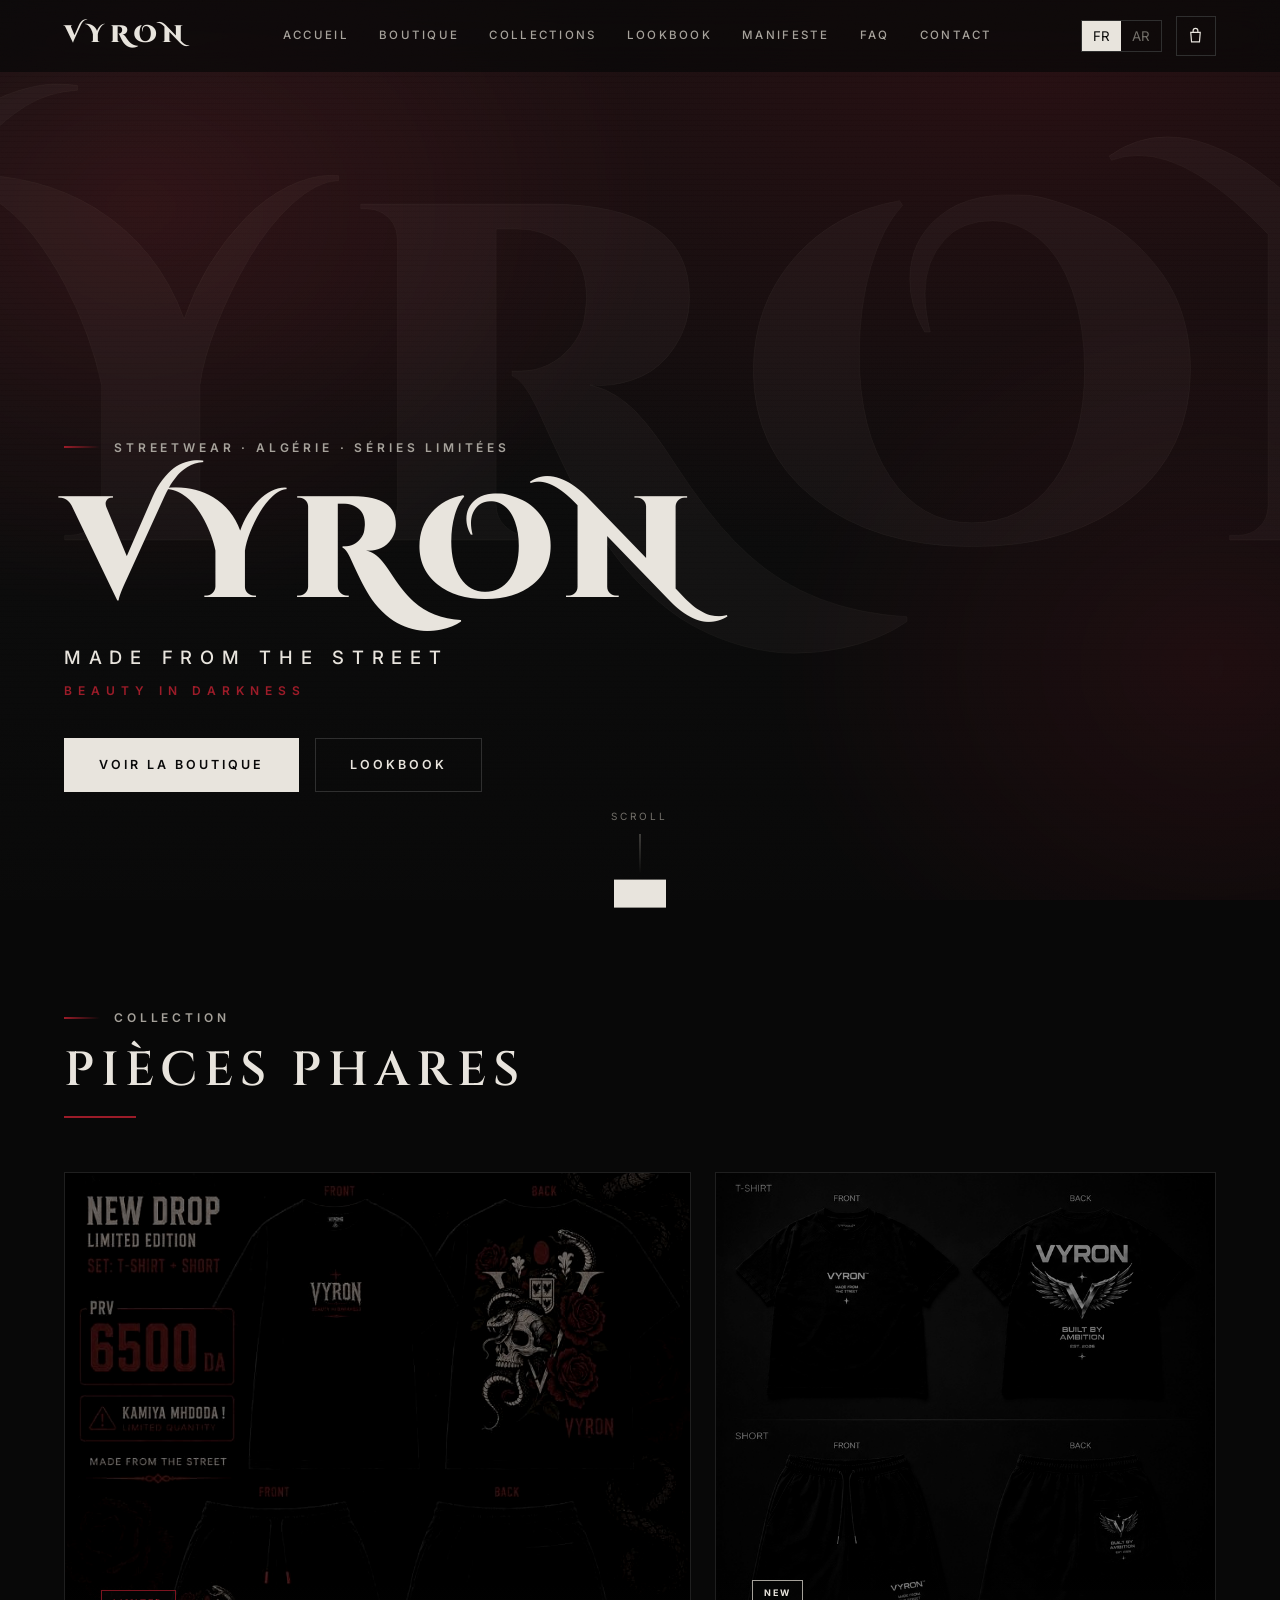
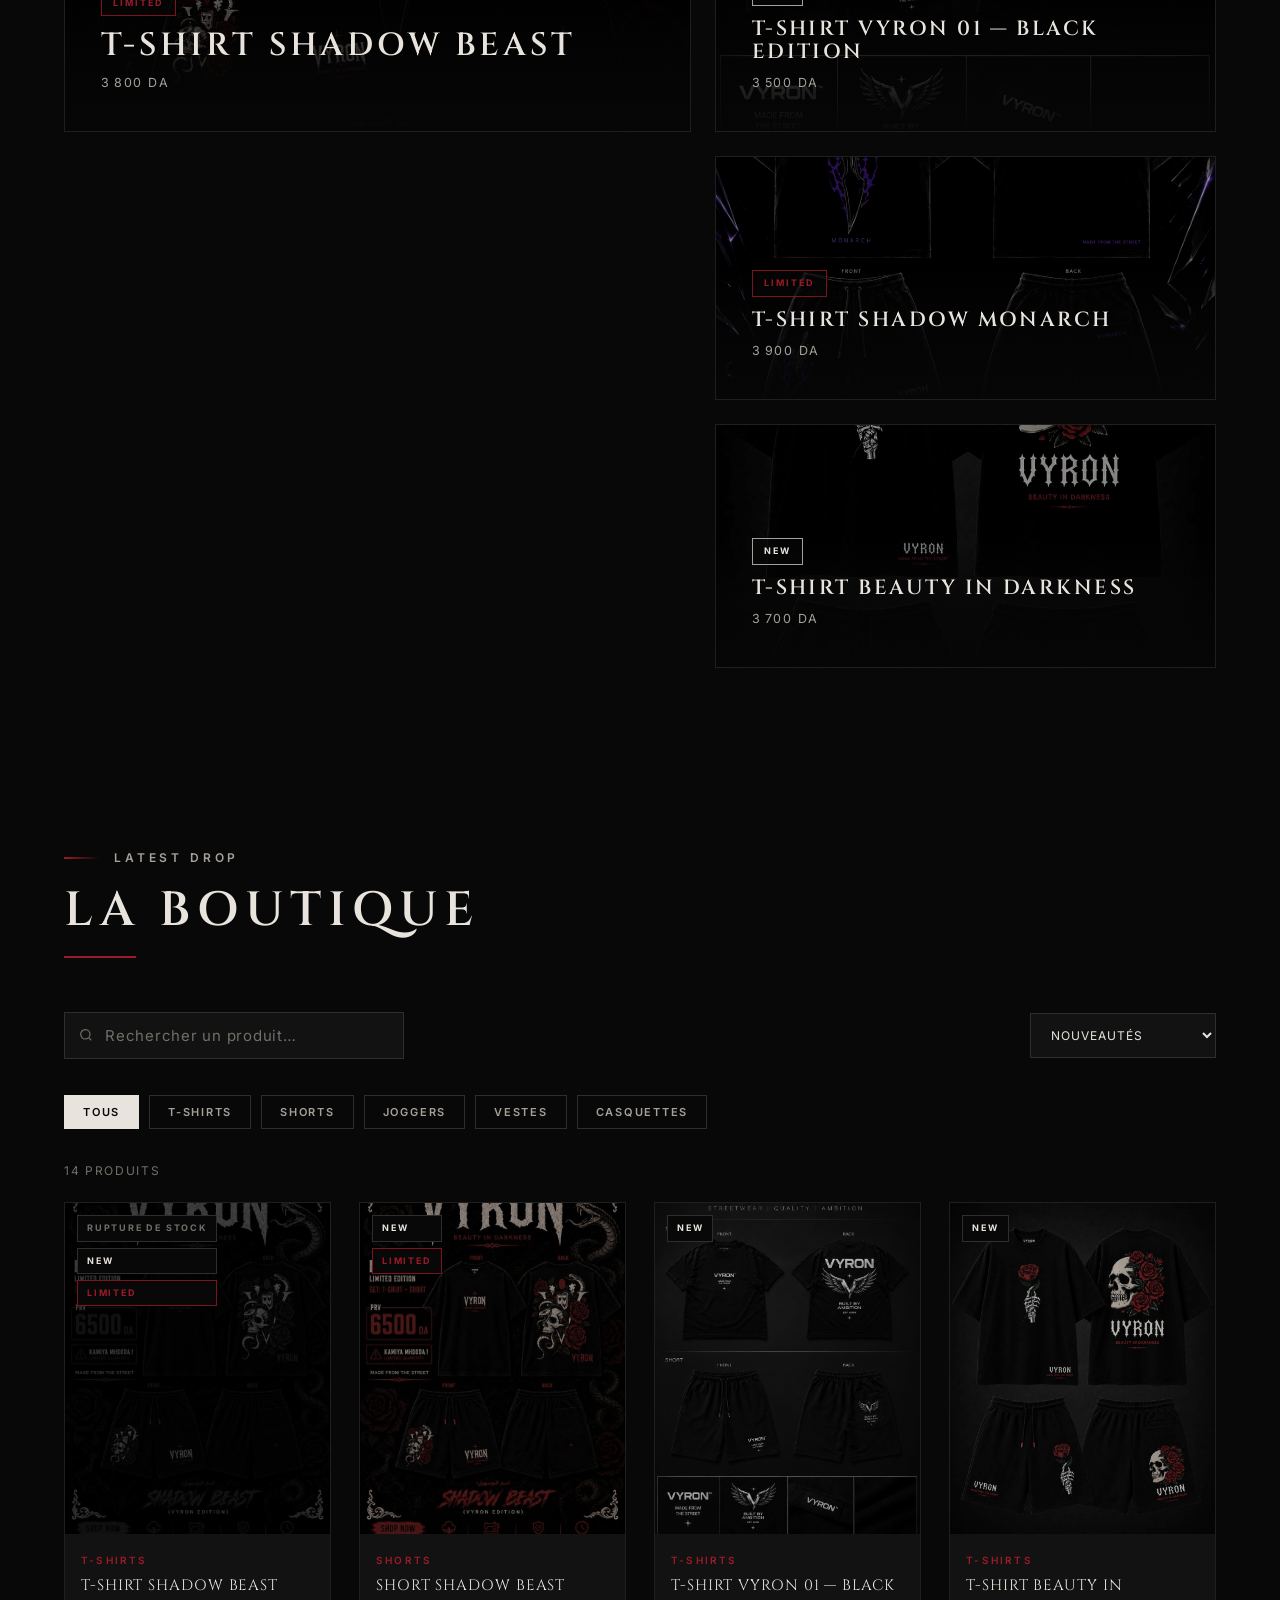
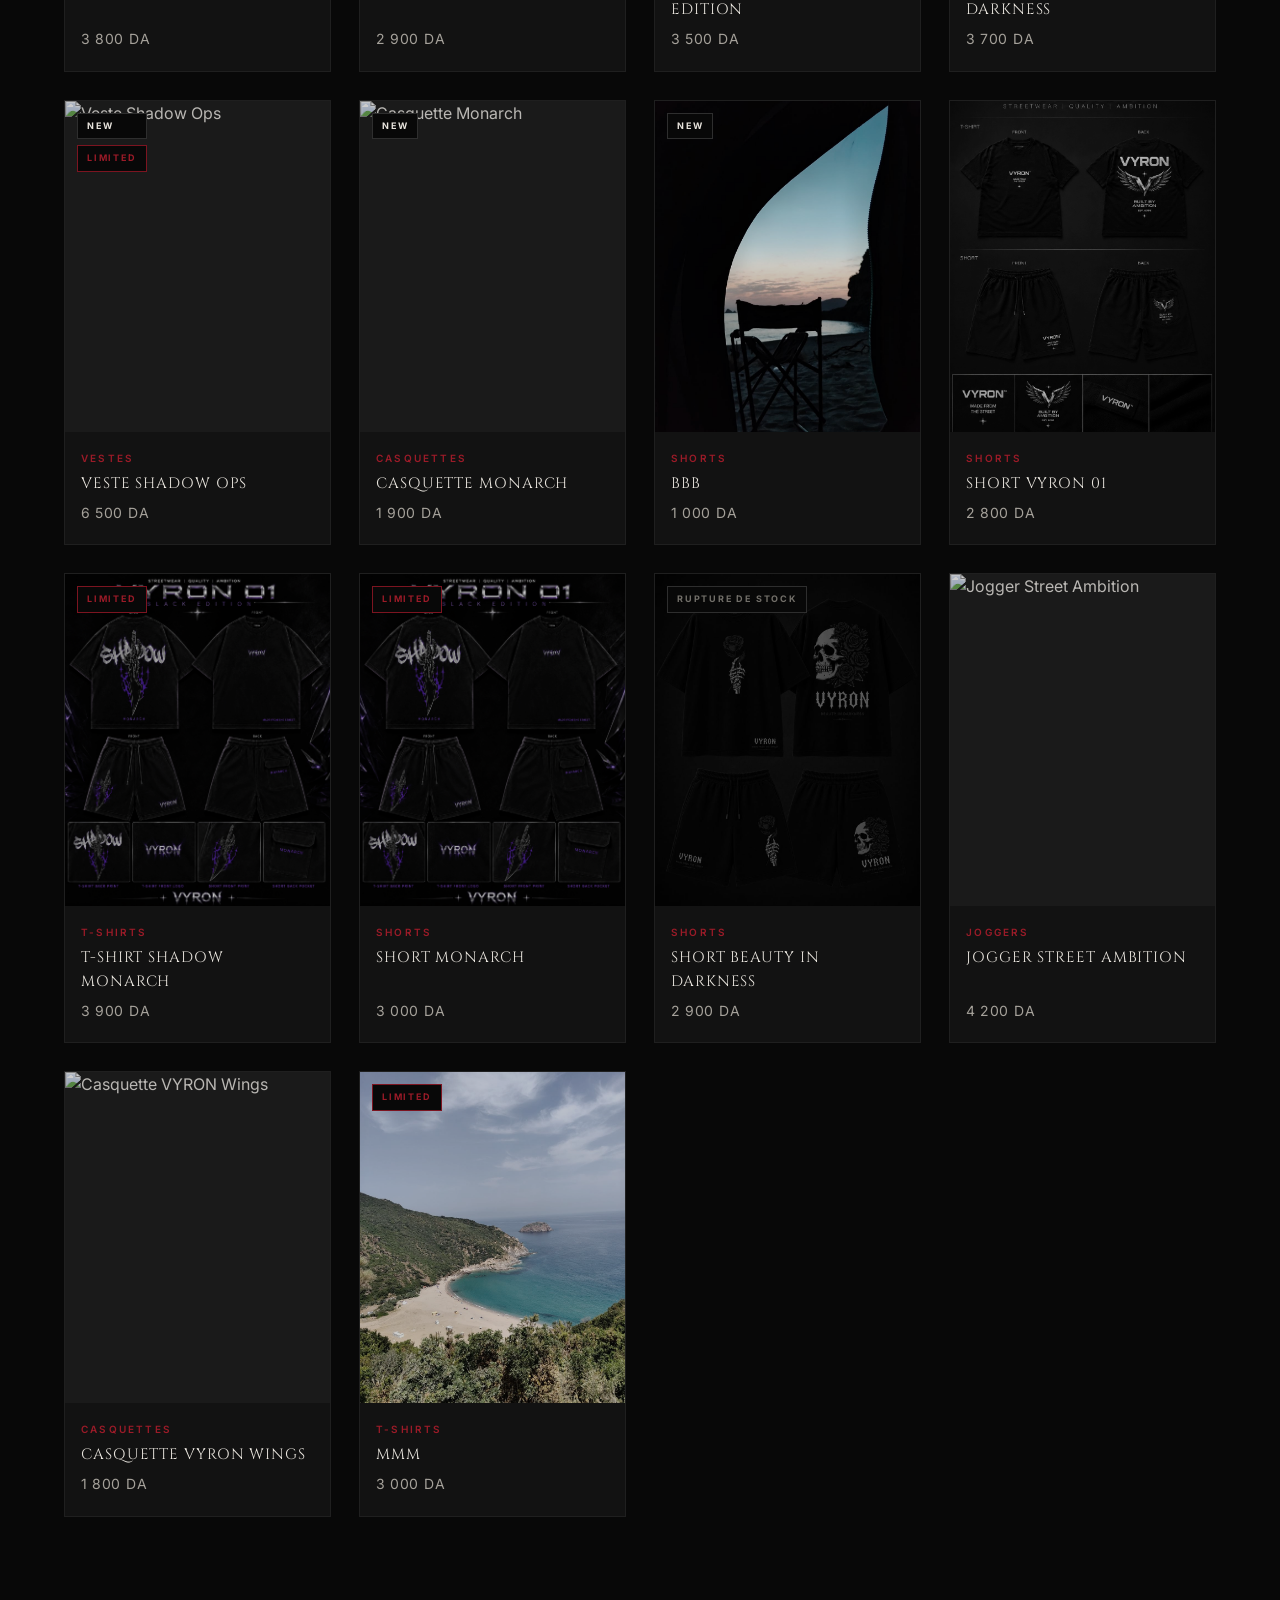
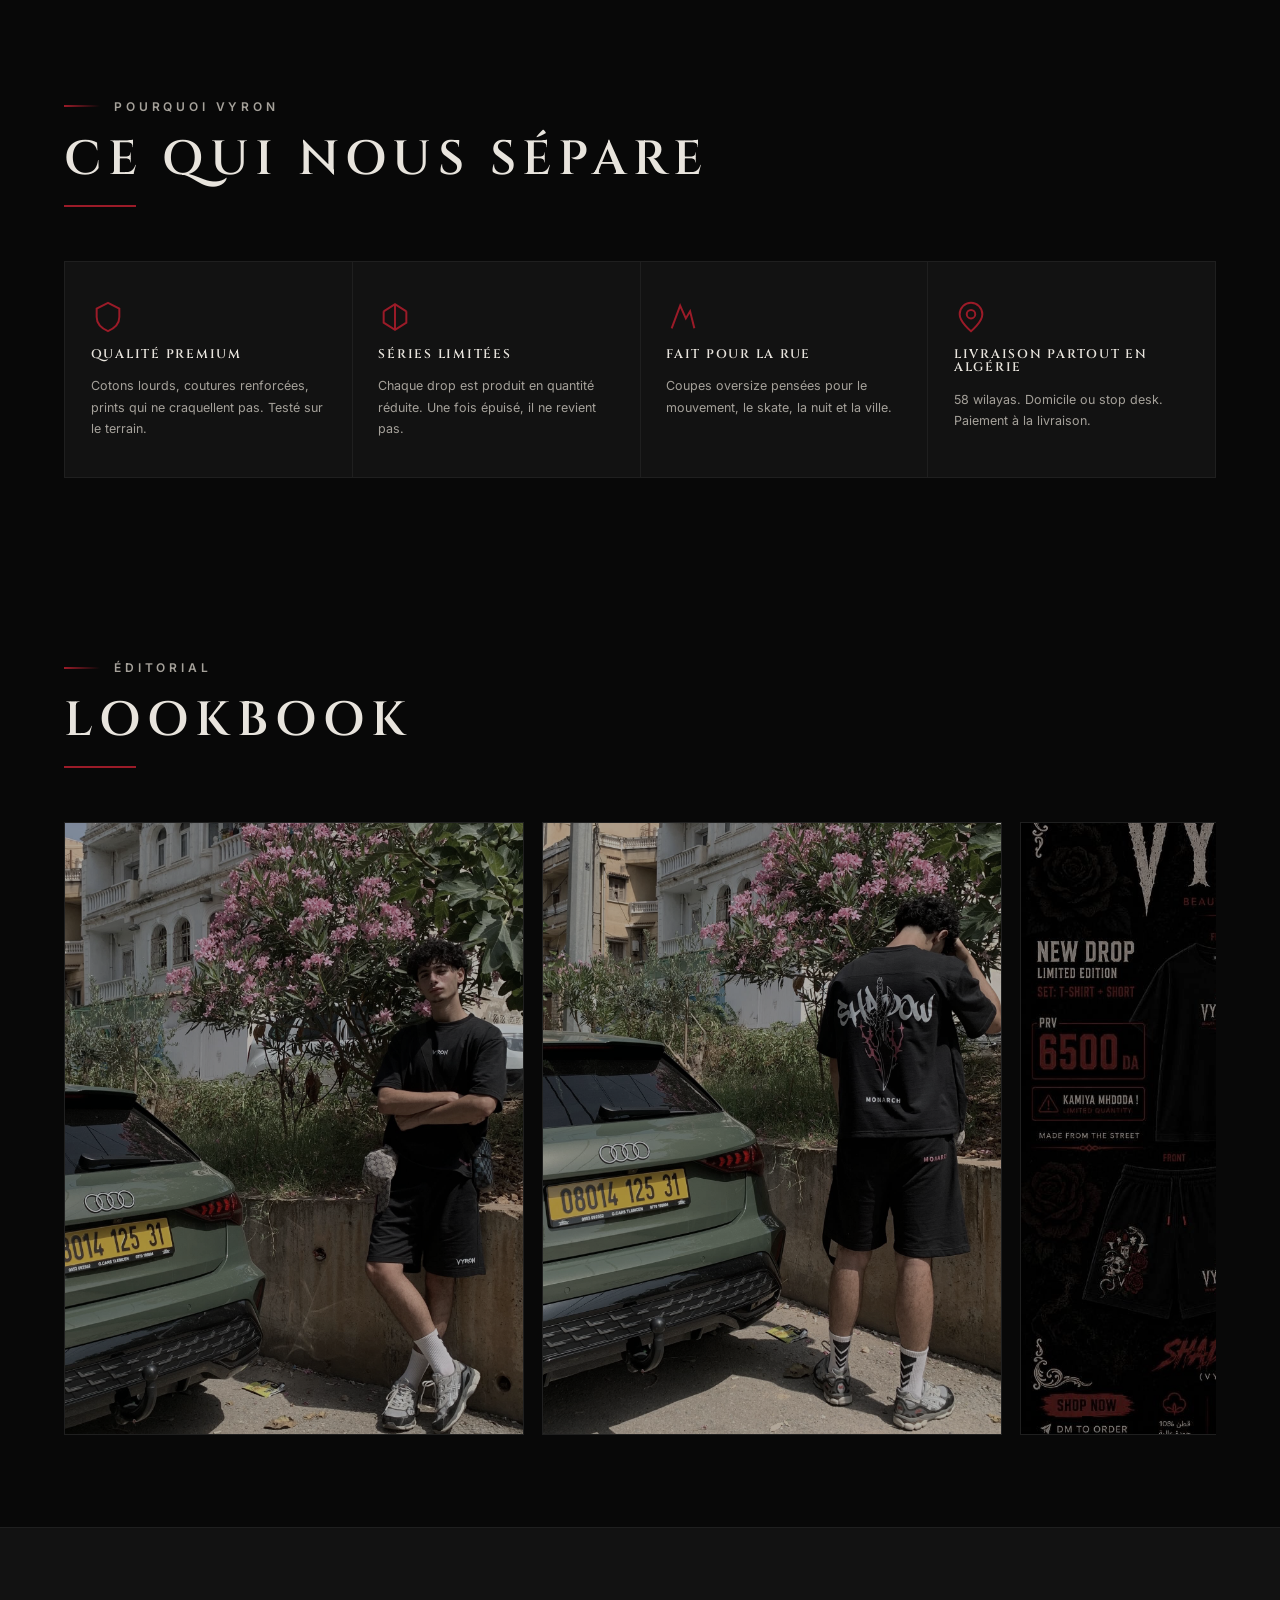
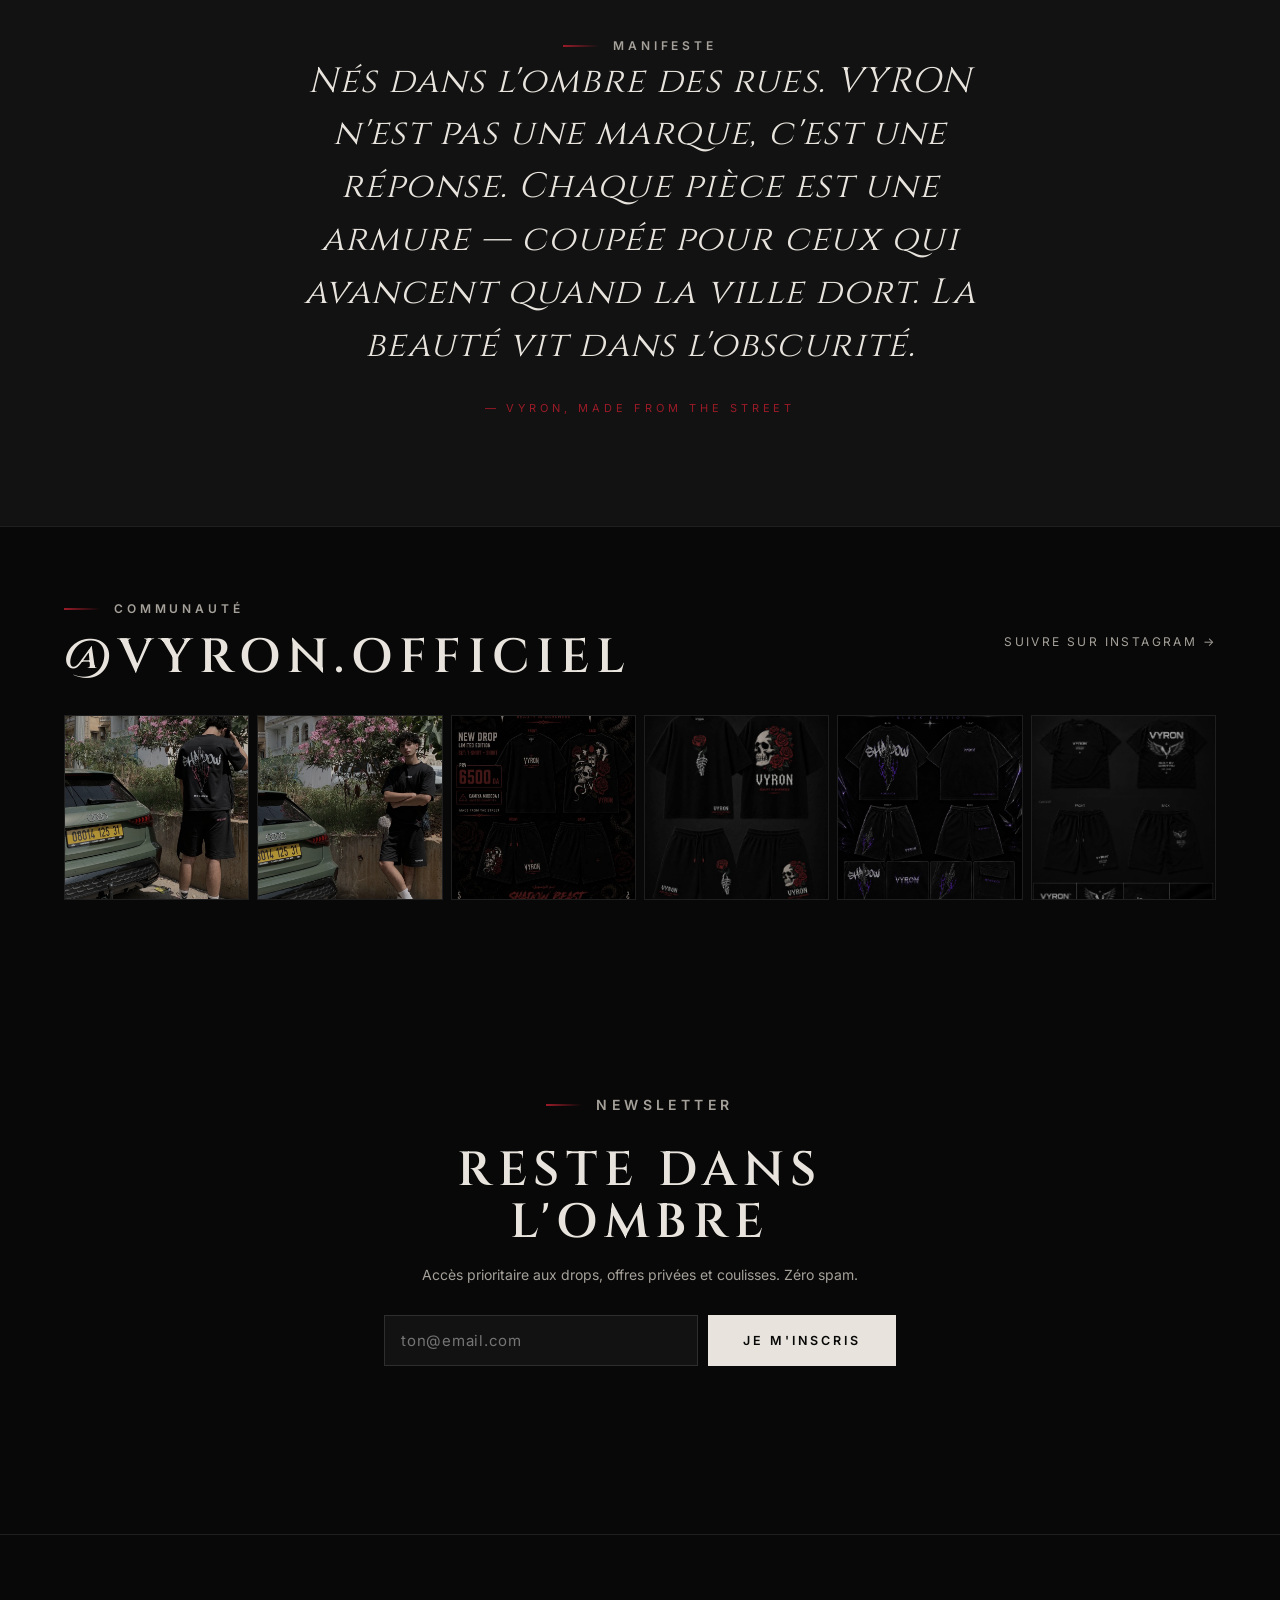
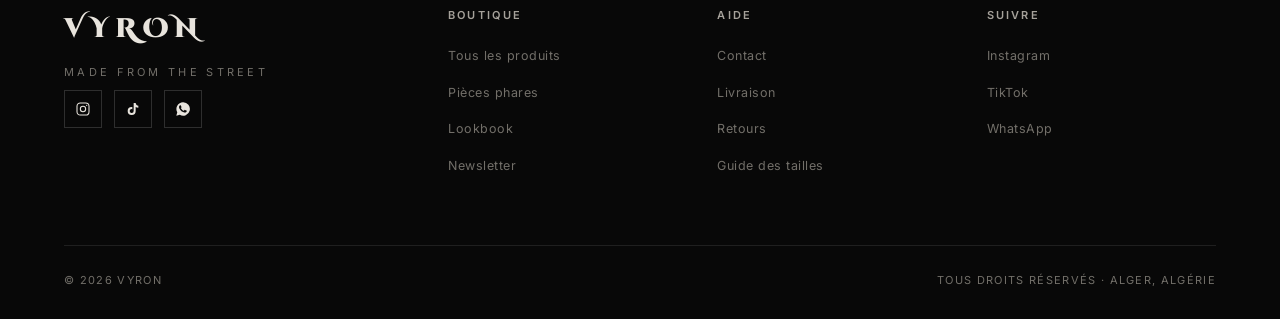
==== commit 7d384be3: "the first setup of our website" ====
--- a/index.html
+++ b/index.html
@@ -146,7 +146,7 @@
       <a href="#" data-social="instagram" target="_blank" rel="noopener" data-i18n="ig.follow">Suivre sur Instagram →</a>
     </div>
     <div class="ig-grid reveal" data-ig>
-      <!-- REPLACE INSTAGRAM IMAGE HERE : assets/social/ig-1.jpg ... -->
+   
     </div>
   </div>
 </section>
@@ -347,6 +347,8 @@
 <!-- TOAST -->
 <div class="toast" data-toast role="status" aria-live="polite"></div>
 
+<!-- Catalogue produits (généré par admin.html) — doit être chargé AVANT script.js -->
+<script src="products-data.js" defer></script>
 <script src="script.js" defer></script>
 </body>
 </html>
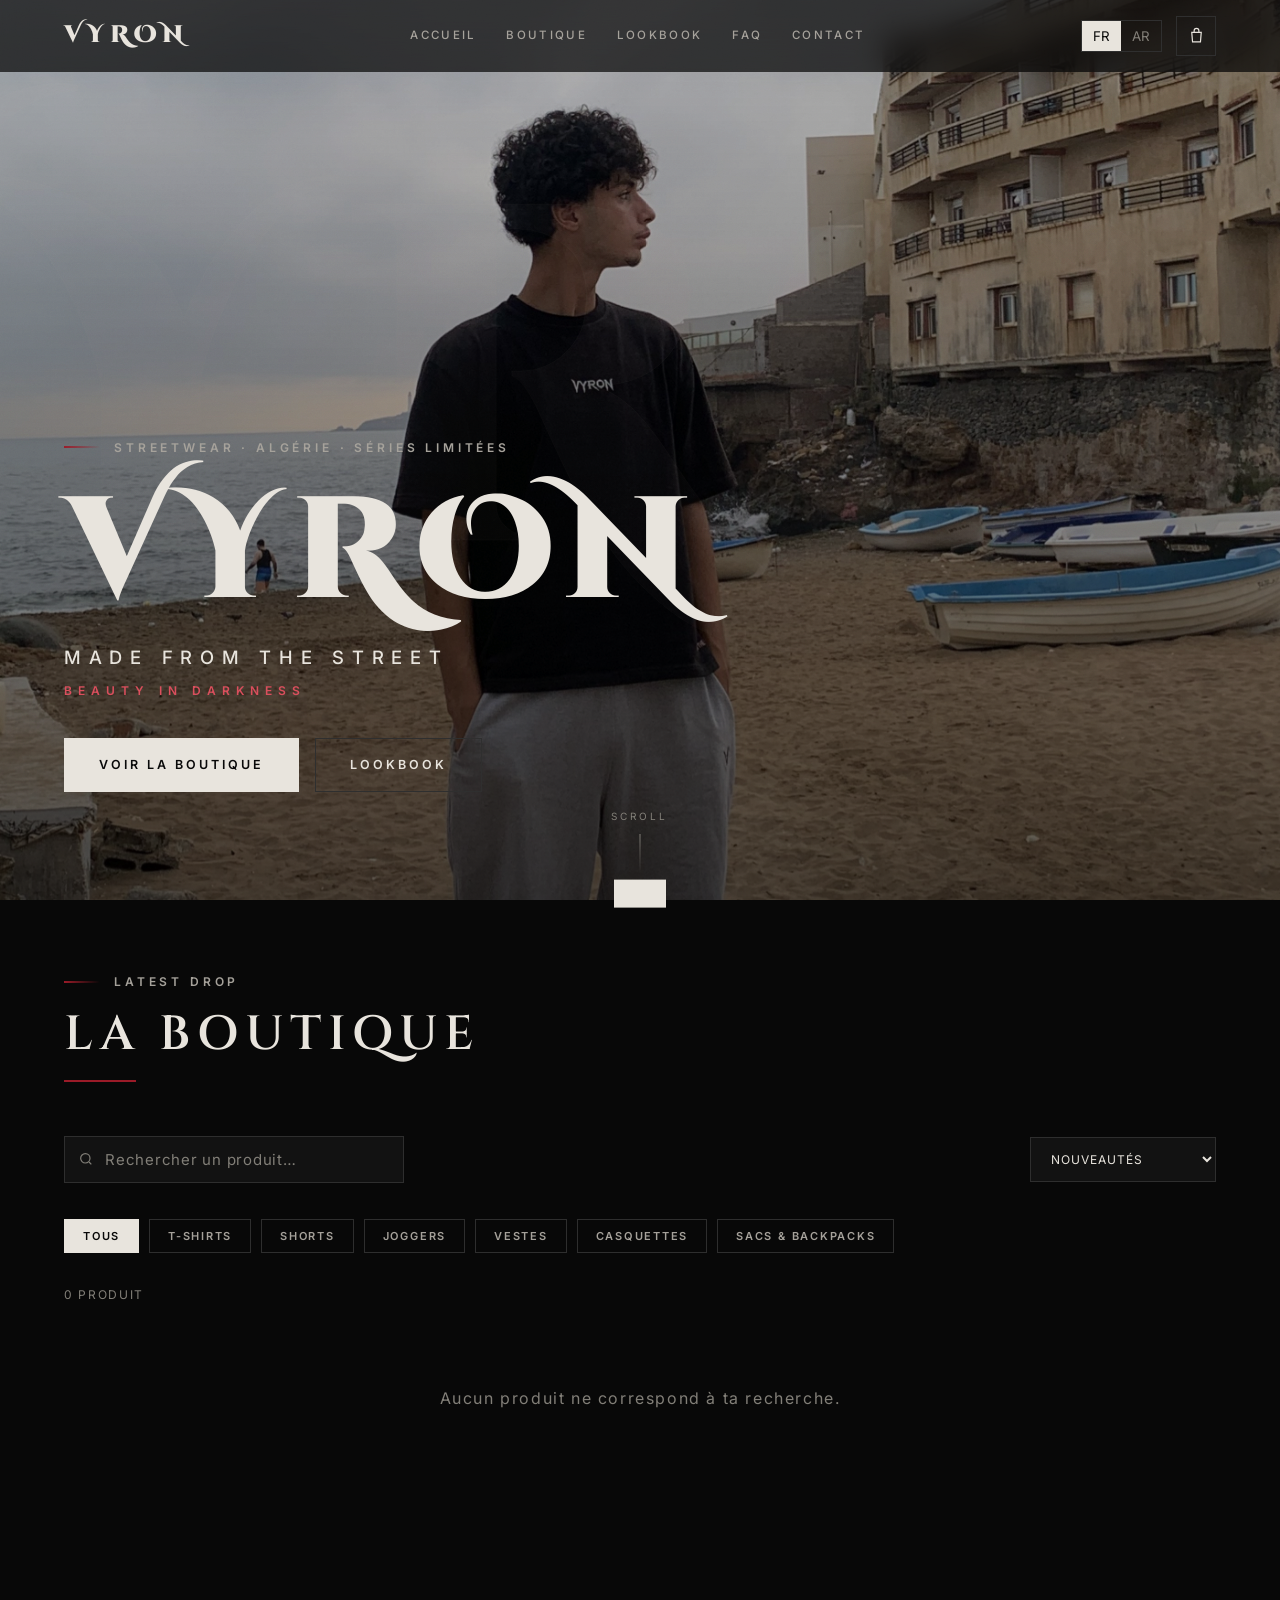
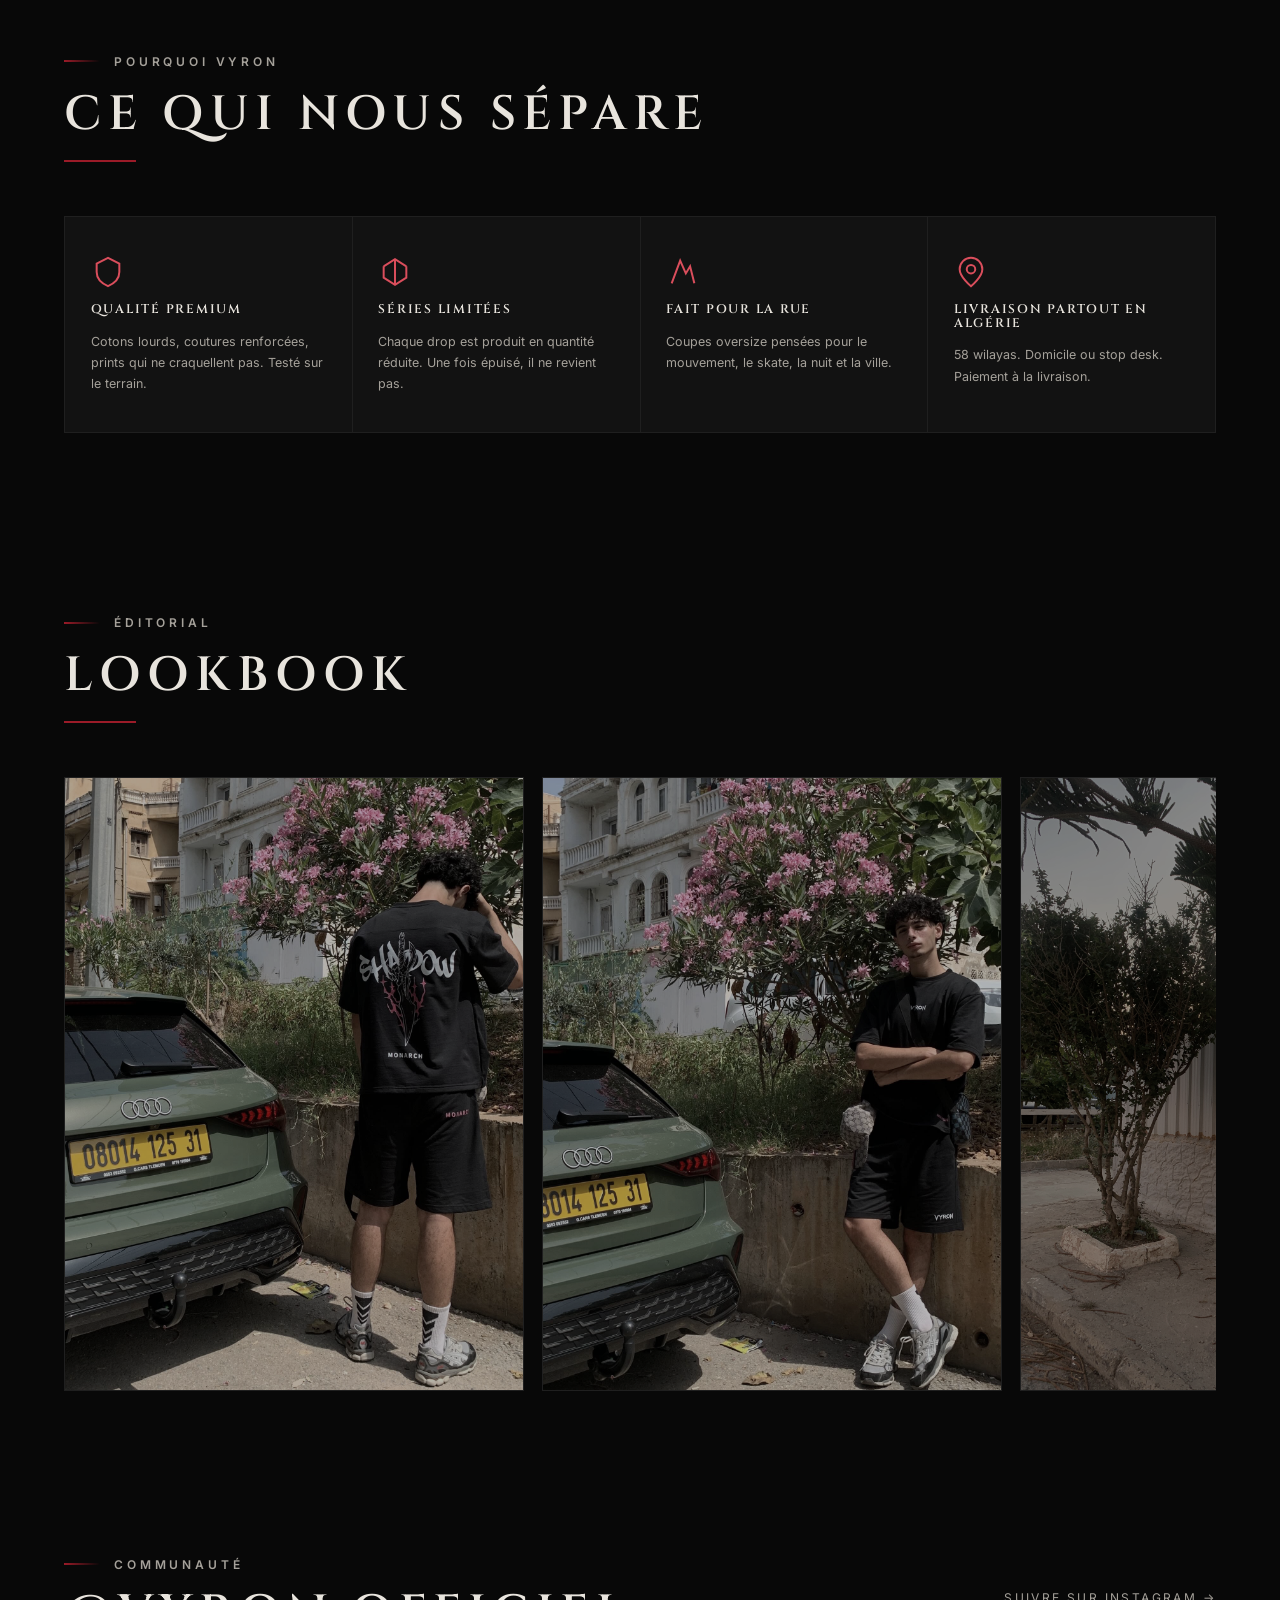
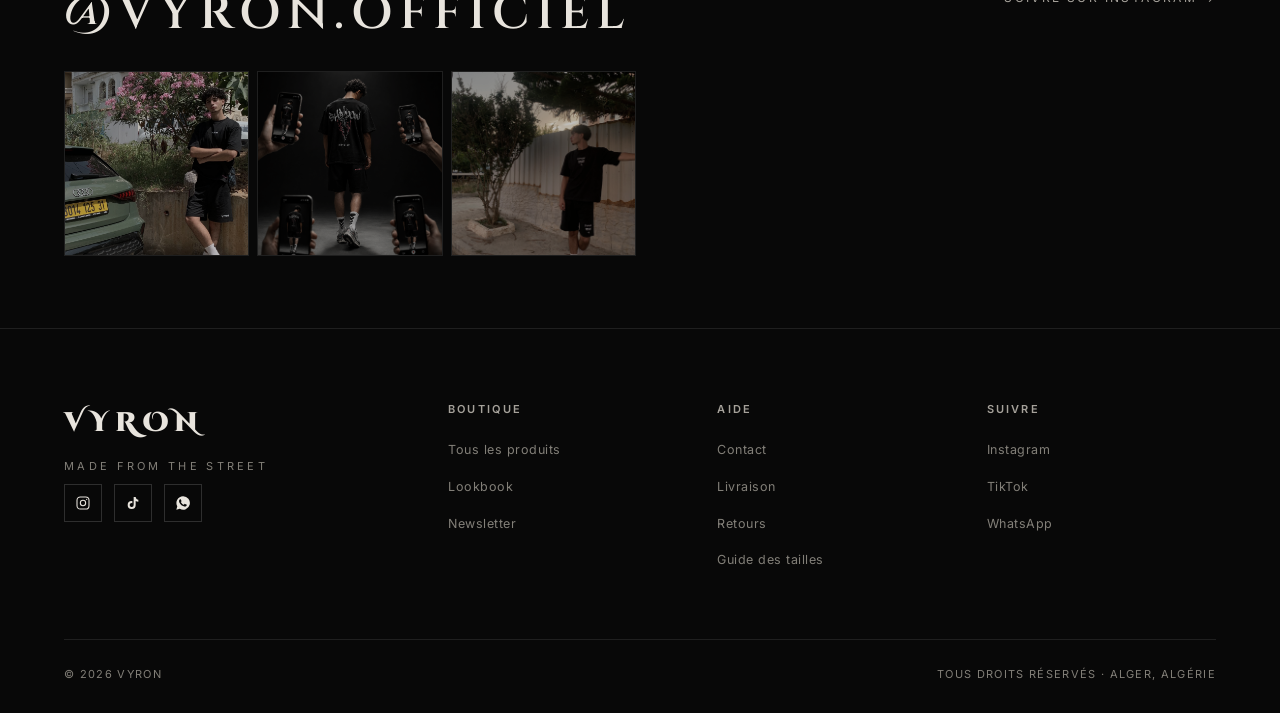
==== commit 22b1205b: "new changes" ====
--- a/index.html
+++ b/index.html
@@ -58,17 +58,6 @@
   <div class="scroll-hint" aria-hidden="true"><span data-i18n="hero.scroll">Scroll</span></div>
 </section>
 
-<!-- ============ FEATURED COLLECTION ============ -->
-<section class="section" id="collections">
-  <div class="wrap">
-    <div class="section-head reveal">
-      <p class="eyebrow" data-i18n="featured.eyebrow">Collection</p>
-      <h2 data-i18n="featured.title">Pièces phares</h2>
-    </div>
-    <div class="featured-grid" data-featured></div>
-  </div>
-</section>
-
 <!-- ============ LATEST DROP / BOUTIQUE ============ -->
 <section class="section section--tight" id="boutique">
   <div class="wrap">
@@ -97,7 +86,7 @@
 </section>
 
 <!-- ============ WHY VYRON ============ -->
-<section class="section" id="manifeste-why">
+<section class="section" id="why">
   <div class="wrap">
     <div class="section-head reveal">
       <p class="eyebrow" data-i18n="why.eyebrow">Pourquoi VYRON</p>
@@ -117,21 +106,8 @@
   </div>
   <div class="wrap">
     <div class="lookbook-scroll reveal" data-lookbook>
-      <!-- REPLACE LOOKBOOK IMAGE HERE : assets/lookbook/look-1.jpg ... -->
-    </div>
-  </div>
-</section>
-
-<!-- ============ MANIFESTE ============ -->
-<section class="section manifesto" id="manifeste">
-  <div class="wrap reveal">
-    <p class="eyebrow" style="justify-content:center" data-i18n="manifesto.eyebrow">Manifeste</p>
-    <blockquote data-i18n="manifesto.quote">
-      Nés dans l'ombre des rues. VYRON n'est pas une marque, c'est une réponse.
-      Chaque pièce est une armure — coupée pour ceux qui avancent quand la ville dort.
-      La beauté vit dans l'obscurité.
-    </blockquote>
-    <cite data-i18n="manifesto.sign">— VYRON, Made From The Street</cite>
+      
+    </div>
   </div>
 </section>
 
@@ -151,19 +127,7 @@
   </div>
 </section>
 
-<!-- ============ NEWSLETTER ============ -->
-<section class="section newsletter" id="newsletter">
-  <div class="wrap reveal">
-    <p class="eyebrow" style="justify-content:center" data-i18n="nl.eyebrow">Newsletter</p>
-    <h2 style="margin-top:14px" data-i18n="nl.title">Reste dans l'ombre</h2>
-    <p data-i18n="nl.text">Accès prioritaire aux drops, offres privées et coulisses. Zéro spam.</p>
-    <form class="nl-form" data-newsletter>
-      <input type="email" required placeholder="ton@email.com" aria-label="Adresse e-mail" />
-      <button type="submit" class="btn btn--solid" data-i18n="nl.btn">Je m'inscris</button>
-    </form>
-    <p class="nl-msg" data-nl-msg role="status"></p>
-  </div>
-</section>
+
 
 <!-- ============ FOOTER ============ -->
 <footer class="footer" id="contact">
@@ -188,7 +152,6 @@
         <h4 data-i18n="footer.shop">Boutique</h4>
         <ul>
           <li><a href="#boutique" data-i18n="footer.all">Tous les produits</a></li>
-          <li><a href="#collections" data-i18n="footer.featured">Pièces phares</a></li>
           <li><a href="#lookbook" data-i18n="footer.lookbook">Lookbook</a></li>
           <li><a href="#newsletter" data-i18n="footer.newsletter">Newsletter</a></li>
         </ul>
--- a/styles.css
+++ b/styles.css
@@ -8,24 +8,24 @@
    5. Boutons
    6. Header / Navigation / Menu mobile
    7. Hero
-   8. Featured Collection
-   9. Filtres / Recherche / Tri
-   10. Grille produits + cartes
-   11. Quick-view (modal produit)
-   12. Panier (slide-in)
-   13. Checkout / Confirmation
-   14. Why VYRON
-   15. Lookbook
-   16. Manifeste
-   17. Instagram / Social
-   18. Newsletter
-   19. Footer
-   20. Animations au scroll
-   21. Responsive
+   8. Filtres / Recherche / Tri
+   9. Grille produits + cartes
+   10. Quick-view (modal produit)
+   11. Panier (slide-in)
+   12. Checkout / Confirmation
+   13. Why VYRON
+   14. Lookbook
+   15. Instagram / Social
+   16. Newsletter
+   17. Footer
+   18. Animations au scroll
+   19. Responsive
    ===================================================================== */
 
 /* ---------- 1. VARIABLES ---------- */
 :root{
+  color-scheme: dark; /* contrôles natifs du navigateur (select, scrollbar, autofill…) en sombre */
+
   --black:#080808;
   --charcoal:#121212;
   --charcoal-2:#1a1a1a;
@@ -34,9 +34,10 @@
   --line-soft:#1f1f1f;
   --off-white:#e8e4dd;
   --off-white-dim:#a5a19a;
-  --muted:#726f69;
-  --blood:#7c1420;          /* rouge sang foncé — usage rare */
-  --blood-bright:#9b1b28;   /* hover */
+  --muted:#827f78;          /* gris tamisé — éclairci pour rester lisible (contraste AA) sur fond noir/charbon */
+  --blood:#7c1420;          /* rouge sang foncé — usage rare (fonds, bordures) */
+  --blood-bright:#9b1b28;   /* hover (fonds de boutons/bordures, jamais du texte) */
+  --blood-text:#da4e5c;     /* même rouge, éclairci pour le TEXTE sur fond sombre (WCAG AA ≥ 4.5:1) */
   --blood-glow:rgba(155,27,40,.35);
 
   --font-display:"Cinzel Decorative", "Cinzel", serif;
@@ -92,6 +93,18 @@
 /* Focus visible accessible */
 :focus-visible{ outline:2px solid var(--blood-bright); outline-offset:3px; }
 
+/* Contrôles natifs du navigateur : forcer le sombre même quand le CSS ne peut pas
+   tout styler (liste déroulante ouverte d'un <select>, auto-remplissage des <input>). */
+select{ color-scheme: dark; }
+option{ background-color:var(--charcoal); color:var(--off-white); }
+input:-webkit-autofill,
+input:-webkit-autofill:hover,
+input:-webkit-autofill:focus{
+  -webkit-text-fill-color:var(--off-white);
+  -webkit-box-shadow:0 0 0 1000px var(--charcoal-2) inset;
+  transition:background-color 9999s ease-in-out 0s; /* empêche le flash blanc de l'autofill */
+}
+
 /* ---------- 3. TEXTURE GRAIN + UTILITAIRES ---------- */
 body::after{
   content:"";
@@ -127,7 +140,7 @@
 }
 html[dir="rtl"] .section-head h2::after{ left:auto; right:0; }
 .divider{ width:100%; height:1px; background:var(--line-soft); }
-.text-blood{ color:var(--blood-bright); }
+.text-blood{ color:var(--blood-text); }
 .sr-only{ position:absolute; width:1px; height:1px; padding:0; margin:-1px; overflow:hidden; clip:rect(0 0 0 0); white-space:nowrap; border:0; }
 
 /* ---------- 4. TYPOGRAPHIE ---------- */
@@ -285,9 +298,9 @@
 
 /* ---------- 7. HERO ---------- */
 /* Fond composé de plusieurs couches, du plus profond au plus proche :
-   (0) .hero__bg  : photo + dégradé cinéma + scan-lines + vignette sang (déplacée par le parallax JS)
+   (0) .hero__bg  : photo de fond (déplacée par le parallax JS)
    (1) .hero::before : watermark "VYRON" géant très discret
-   (1) .hero::after  : halos rouge sang en dérive lente
+   (1) .hero::after  : overlay sombre (dégradé haut → bas) pour la lisibilité du texte
    (2) .hero__content : le texte
    + le grain global (body::after) par-dessus tout. */
 .hero{
@@ -299,16 +312,9 @@
 }
 .hero__bg{
   position:absolute; inset:0; z-index:0;
-  background:
-    /* vignette sang, coin haut-droit */
-    radial-gradient(130% 90% at 78% 12%, rgba(124,20,32,.22), transparent 55%),
-    /* assombrissement pour lisibilité du texte en bas */
-    linear-gradient(178deg, rgba(8,8,8,.30) 0%, rgba(8,8,8,.48) 38%, rgba(8,8,8,.86) 78%, var(--black) 100%),
-    /* scan-lines fines et régulières */
-    repeating-linear-gradient(0deg, rgba(0,0,0,.22) 0 1px, transparent 1px 5px),
-    /* <!-- REPLACE HERO IMAGE HERE : remplace l'URL Unsplash ci-dessous par assets/hero.jpg --> */
-    url("https://images.unsplash.com/photo-1520975922284-9d4c8d1c8f97?auto=format&fit=crop&w=1920&q=80") center/cover no-repeat,
-    var(--charcoal);
+  background-image: url('assets/background/bg2.jpg');
+  background-size: cover;
+  background-position: 60% top;
   transform:scale(1.08);
   will-change:transform;
 }
@@ -324,16 +330,11 @@
   -webkit-text-stroke:1px rgba(232,228,221,.03);
   pointer-events:none; user-select:none;
 }
-/* Halos rouge sang animés en dérive lente */
+/* Overlay sombre sur la photo, pour la lisibilité du texte */
 .hero::after{
-  content:""; position:absolute; inset:-25%; z-index:1;
+  content:""; position:absolute; inset:0; z-index:1;
   pointer-events:none;
-  background:
-    radial-gradient(38% 42% at 24% 32%, rgba(155,27,40,.22), transparent 70%),
-    radial-gradient(32% 38% at 80% 66%, rgba(124,20,32,.18), transparent 72%);
-  filter:blur(14px);
-  mix-blend-mode:screen;
-  animation:heroDrift 24s ease-in-out infinite;
+  background: linear-gradient(to bottom, rgba(0,0,0,0.2) 0%, rgba(0,0,0,0.65) 100%);
 }
 @keyframes heroDrift{
   0%,100%{ transform:translate3d(-3%,-2%,0) scale(1); }
@@ -361,7 +362,7 @@
 }
 .hero .subline{
   font-size:12px; letter-spacing:.5em; text-transform:uppercase;
-  color:var(--blood-bright); font-weight:600; margin-top:8px;
+  color:var(--blood-text); font-weight:600; margin-top:8px;
 }
 .hero .hero-cta{ margin-top:38px; display:flex; gap:16px; flex-wrap:wrap; }
 .scroll-hint{
@@ -372,65 +373,7 @@
 .scroll-hint::after{ content:""; width:1px; height:40px; background:linear-gradient(var(--muted),transparent); animation:scrollpulse 2s var(--ease) infinite; }
 @keyframes scrollpulse{ 0%{ transform:scaleY(.2); transform-origin:top; } 50%{ transform:scaleY(1); transform-origin:top; } 50.1%{ transform-origin:bottom; } 100%{ transform:scaleY(.2); transform-origin:bottom; } }
 
-/* ---------- 8. FEATURED COLLECTION ---------- */
-/* Placement explicite : la 1re pièce occupe toute la colonne de gauche,
-   toutes les suivantes s'empilent dans la colonne de droite (1 ligne chacune). */
-.featured-grid{
-  display:grid;
-  grid-template-columns:5fr 4fr;
-  gap:clamp(14px,2vw,24px);
-  align-items:stretch;
-}
-.featured-grid .feat{ grid-column:2; }
-/* La 1re pièce : colonne 1, s'étire sur toute la hauteur des pièces empilées à droite */
-.featured-grid .feat:first-child{ grid-column:1; grid-row:1 / -1; }
-
-.feat{
-  position:relative; overflow:hidden;
-  background:var(--charcoal);
-  border:1px solid var(--line-soft);
-  min-height:clamp(180px, 20vw, 244px);
-  display:flex; align-items:flex-end;
-  cursor:pointer;
-  transition:border-color .5s var(--ease);
-}
-.featured-grid .feat:first-child{ min-height:clamp(420px, 52vw, 560px); }
-.feat:hover{ border-color:var(--blood); }
-/* Filet sang qui se déploie en haut de la carte au survol */
-.feat::after{
-  content:""; position:absolute; top:0; left:0; z-index:3;
-  width:100%; height:2px; background:var(--blood-bright);
-  transform:scaleX(0); transform-origin:left;
-  transition:transform .55s var(--ease);
-}
-html[dir="rtl"] .feat::after{ transform-origin:right; }
-.feat:hover::after{ transform:scaleX(1); }
-.feat img{
-  position:absolute; inset:0; width:100%; height:100%; object-fit:cover;
-  transition:transform 1s var(--ease), filter .8s var(--ease);
-  filter:grayscale(.4) brightness(.6) contrast(1.06);
-}
-.feat:hover img{ transform:scale(1.05); filter:grayscale(0) brightness(.82) contrast(1.06); }
-.feat__body{
-  position:relative; z-index:2; padding:clamp(20px,3vw,36px); width:100%;
-  background:linear-gradient(to top, rgba(6,6,6,.95) 0%, rgba(6,6,6,.62) 42%, rgba(6,6,6,0) 82%);
-}
-.feat__body .tag{
-  display:inline-block; margin-bottom:12px; padding:5px 11px;
-  font-size:9px; letter-spacing:.22em; text-transform:uppercase; font-weight:700;
-  color:var(--off-white-dim); border:1px solid var(--line);
-  background:rgba(8,8,8,.55);
-}
-.feat__body .tag--limited{ color:var(--blood-bright); border-color:var(--blood); }
-.feat__body .tag--new{ color:var(--off-white); border-color:var(--off-white-dim); }
-.feat__body h3{
-  margin:0 0 6px; font-family:var(--font-title);
-  font-size:clamp(1rem, 1.6vw, 1.35rem);
-}
-.featured-grid .feat:first-child .feat__body h3{ font-size:clamp(1.3rem, 2.6vw, 2rem); }
-.feat__body .price{ font-size:12.5px; letter-spacing:.12em; color:var(--off-white-dim); }
-
-/* ---------- 9. FILTRES / RECHERCHE / TRI ---------- */
+/* ---------- 8. FILTRES / RECHERCHE / TRI ---------- */
 .shop-controls{
   display:flex; flex-wrap:wrap; gap:16px; align-items:center; justify-content:space-between;
   margin-bottom:36px;
@@ -464,7 +407,7 @@
 .results-count{ font-size:12px; letter-spacing:.14em; color:var(--muted); margin-bottom:22px; text-transform:uppercase; }
 .no-results{ padding:60px 0; text-align:center; color:var(--muted); letter-spacing:.1em; }
 
-/* ---------- 10. GRILLE PRODUITS + CARTES ---------- */
+/* ---------- 9. GRILLE PRODUITS + CARTES ---------- */
 .product-grid{
   display:grid;
   grid-template-columns:repeat(auto-fill, minmax(255px,1fr));
@@ -499,8 +442,6 @@
   transition:transform 1s var(--ease), filter .6s var(--ease), opacity .4s var(--ease);
 }
 .card:hover .card__media img{ transform:scale(1.06); filter:grayscale(0) brightness(.92); }
-.card__media .img-2{ position:absolute; inset:0; opacity:0; }
-.card:hover .card__media .img-2{ opacity:1; }
 .badges{ position:absolute; top:12px; left:12px; display:flex; flex-direction:column; gap:6px; z-index:2; }
 html[dir="rtl"] .badges{ left:auto; right:12px; }
 .badge{
@@ -508,7 +449,7 @@
   padding:5px 9px; background:var(--black); color:var(--off-white); border:1px solid var(--line);
 }
 .badge--new{ color:var(--off-white); }
-.badge--limited{ color:var(--blood-bright); border-color:var(--blood); }
+.badge--limited{ color:var(--blood-text); border-color:var(--blood); }
 .badge--out{ color:var(--muted); }
 .card__quick{
   position:absolute; left:0; right:0; bottom:0; z-index:3;
@@ -517,14 +458,14 @@
 }
 .card:hover .card__quick, .card:focus-within .card__quick{ transform:translateY(0); }
 .card__body{ padding:18px 16px 20px; display:flex; flex-direction:column; gap:6px; flex:1; }
-.card__cat{ font-size:10px; letter-spacing:.22em; text-transform:uppercase; color:var(--blood-bright); font-weight:600; }
+.card__cat{ font-size:10px; letter-spacing:.22em; text-transform:uppercase; color:var(--blood-text); font-weight:600; }
 .card__name{ font-family:var(--font-title); font-size:15px; letter-spacing:.06em; text-transform:uppercase; color:var(--off-white); }
 html[dir="rtl"] .card__name{ font-family:var(--font-body); font-weight:600; }
 .card__price{ margin-top:auto; font-size:14px; letter-spacing:.06em; color:var(--off-white-dim); }
 .card__price .da{ font-size:11px; color:var(--muted); }
 .card.is-out .card__media img{ filter:grayscale(1) brightness(.4); }
 
-/* ---------- 11. QUICK-VIEW (MODAL PRODUIT) ---------- */
+/* ---------- 10. QUICK-VIEW (MODAL PRODUIT) ---------- */
 .modal{
   position:fixed; inset:0; z-index:1200;
   display:flex; align-items:center; justify-content:center;
@@ -558,13 +499,13 @@
 .qv__thumbs button.active{ opacity:1; border-color:var(--blood-bright); }
 .qv__thumbs img{ width:100%; height:100%; object-fit:cover; }
 .qv__info{ padding:clamp(22px,3vw,34px); display:flex; flex-direction:column; gap:14px; }
-.qv__info .cat{ font-size:10px; letter-spacing:.24em; text-transform:uppercase; color:var(--blood-bright); font-weight:600; }
+.qv__info .cat{ font-size:10px; letter-spacing:.24em; text-transform:uppercase; color:var(--blood-text); font-weight:600; }
 .qv__info h3{ font-family:var(--font-title); font-size:clamp(1.3rem,3vw,1.7rem); }
 .qv__price{ font-size:1.3rem; color:var(--off-white); letter-spacing:.04em; }
 .qv__price .da{ font-size:.8rem; color:var(--muted); }
 .qv__stock{ font-size:11px; letter-spacing:.16em; text-transform:uppercase; font-weight:600; }
 .qv__stock.in{ color:#4a8f6b; }
-.qv__stock.out{ color:var(--blood-bright); }
+.qv__stock.out{ color:var(--blood-text); }
 .qv__desc{ font-size:14px; color:var(--off-white-dim); line-height:1.7; }
 .field-label{ font-size:11px; letter-spacing:.18em; text-transform:uppercase; color:var(--off-white-dim); font-weight:600; margin-bottom:9px; display:block; }
 .size-row{ display:flex; gap:8px; flex-wrap:wrap; }
@@ -575,7 +516,7 @@
 }
 .size-btn:hover{ border-color:var(--off-white-dim); color:var(--off-white); }
 .size-btn.active{ background:var(--off-white); color:var(--black); border-color:var(--off-white); }
-.size-error{ color:var(--blood-bright); font-size:11px; letter-spacing:.08em; margin-top:8px; display:none; }
+.size-error{ color:var(--blood-text); font-size:11px; letter-spacing:.08em; margin-top:8px; display:none; }
 .size-error.show{ display:block; }
 .qty-row{ display:flex; align-items:center; border:1px solid var(--line); width:fit-content; }
 .qty-row button{ width:42px; height:42px; font-size:18px; color:var(--off-white); transition:background .2s; }
@@ -604,7 +545,7 @@
 .related-card p{ font-size:11px; letter-spacing:.06em; margin-top:8px; color:var(--off-white-dim); text-transform:uppercase; }
 .related-card span{ font-size:11px; color:var(--muted); }
 
-/* ---------- 12. PANIER (SLIDE-IN) ---------- */
+/* ---------- 11. PANIER (SLIDE-IN) ---------- */
 .cart-panel{
   position:fixed; top:0; right:0; bottom:0; z-index:1200;
   width:min(440px, 100vw);
@@ -634,13 +575,13 @@
 .mini-qty button:hover{ background:var(--charcoal-3); }
 .mini-qty span{ width:34px; text-align:center; font-size:12px; font-weight:600; }
 .remove-line{ font-size:10px; letter-spacing:.14em; text-transform:uppercase; color:var(--muted); }
-.remove-line:hover{ color:var(--blood-bright); }
+.remove-line:hover{ color:var(--blood-text); }
 .cart-foot{ padding:20px var(--pad) calc(20px + env(safe-area-inset-bottom)); border-top:1px solid var(--line); background:var(--charcoal); }
 .cart-row{ display:flex; justify-content:space-between; font-size:12.5px; letter-spacing:.08em; margin-bottom:10px; color:var(--off-white-dim); }
 .cart-row.total{ font-size:15px; color:var(--off-white); font-weight:600; letter-spacing:.1em; margin:14px 0 18px; padding-top:14px; border-top:1px solid var(--line-soft); text-transform:uppercase; }
 .cart-note{ font-size:10.5px; color:var(--muted); letter-spacing:.06em; margin-bottom:14px; }
 
-/* ---------- 13. CHECKOUT / CONFIRMATION ---------- */
+/* ---------- 12. CHECKOUT / CONFIRMATION ---------- */
 .checkout-panel{
   position:fixed; inset:0; z-index:1300;
   background:var(--black);
@@ -663,7 +604,7 @@
 }
 .field input:focus,.field select:focus,.field textarea:focus{ border-color:var(--blood-bright); outline:none; }
 .field textarea{ resize:vertical; min-height:84px; }
-.field .err{ color:var(--blood-bright); font-size:10.5px; letter-spacing:.06em; margin-top:6px; display:none; }
+.field .err{ color:var(--blood-text); font-size:10.5px; letter-spacing:.06em; margin-top:6px; display:none; }
 .field.invalid input,.field.invalid select,.field.invalid textarea{ border-color:var(--blood); }
 .field.invalid .err{ display:block; }
 .delivery-opts{ display:grid; grid-template-columns:1fr 1fr; gap:12px; margin:6px 0 14px; }
@@ -691,25 +632,25 @@
 .confirm-modal.show{ opacity:1; visibility:visible; }
 .confirm-panel{ background:var(--charcoal); border:1px solid var(--line); max-width:520px; width:100%; padding:clamp(28px,5vw,46px); text-align:center; box-shadow:var(--shadow-soft); transform:scale(.95); transition:transform .4s var(--ease); max-height:90vh; overflow-y:auto; }
 .confirm-modal.show .confirm-panel{ transform:scale(1); }
-.confirm-panel .check{ width:60px; height:60px; margin:0 auto 22px; border:1px solid var(--blood); display:flex; align-items:center; justify-content:center; color:var(--blood-bright); }
+.confirm-panel .check{ width:60px; height:60px; margin:0 auto 22px; border:1px solid var(--blood); display:flex; align-items:center; justify-content:center; color:var(--blood-text); }
 .confirm-panel .check svg{ width:26px; height:26px; }
 .confirm-panel h3{ font-size:16px; letter-spacing:.14em; margin-bottom:10px; }
-.confirm-panel .ordernum{ font-family:var(--font-title); font-size:1.3rem; color:var(--blood-bright); letter-spacing:.1em; margin-bottom:18px; }
+.confirm-panel .ordernum{ font-family:var(--font-title); font-size:1.3rem; color:var(--blood-text); letter-spacing:.1em; margin-bottom:18px; }
 .confirm-panel .cmsg{ font-size:13px; color:var(--off-white-dim); line-height:1.7; margin-bottom:22px; }
 .confirm-summary{ text-align:left; border-top:1px solid var(--line-soft); border-bottom:1px solid var(--line-soft); padding:16px 0; margin-bottom:22px; }
 html[dir="rtl"] .confirm-summary{ text-align:right; }
 .confirm-summary .cs-line{ display:flex; justify-content:space-between; font-size:12px; padding:6px 0; color:var(--off-white-dim); }
 .confirm-summary .cs-line.tot{ color:var(--off-white); font-weight:600; margin-top:8px; padding-top:10px; border-top:1px solid var(--line-soft); }
 
-/* ---------- 14. WHY VYRON ---------- */
+/* ---------- 13. WHY VYRON ---------- */
 .why-grid{ display:grid; grid-template-columns:repeat(4,1fr); gap:1px; background:var(--line-soft); border:1px solid var(--line-soft); }
 .why-cell{ background:var(--charcoal); padding:clamp(26px,3vw,38px) clamp(20px,2vw,28px); display:flex; flex-direction:column; gap:14px; transition:background .4s var(--ease); }
 .why-cell:hover{ background:var(--charcoal-2); }
-.why-cell .wi{ width:34px; height:34px; color:var(--blood-bright); }
+.why-cell .wi{ width:34px; height:34px; color:var(--blood-text); }
 .why-cell h3{ font-size:12.5px; letter-spacing:.14em; }
 .why-cell p{ font-size:12.5px; color:var(--off-white-dim); line-height:1.7; }
 
-/* ---------- 15. LOOKBOOK ---------- */
+/* ---------- 14. LOOKBOOK ---------- */
 .lookbook-scroll{
   display:flex; gap:18px; overflow-x:auto; padding-bottom:20px;
   scroll-snap-type:x mandatory; -webkit-overflow-scrolling:touch;
@@ -726,27 +667,16 @@
 .look__cap{ position:absolute; left:0; right:0; bottom:0; padding:24px; background:linear-gradient(transparent, rgba(8,8,8,.92)); font-size:11px; letter-spacing:.24em; text-transform:uppercase; color:var(--off-white); font-weight:600; transform:translateY(10px); opacity:0; transition:transform .5s var(--ease), opacity .5s var(--ease); }
 .look:hover .look__cap{ transform:translateY(0); opacity:1; }
 
-/* ---------- 16. MANIFESTE ---------- */
-.manifesto{ background:var(--charcoal); border-top:1px solid var(--line-soft); border-bottom:1px solid var(--line-soft); text-align:center; }
-.manifesto .wrap{ max-width:820px; }
-.manifesto blockquote{
-  font-family:var(--font-title); font-style:italic;
-  font-size:clamp(1.3rem,3.4vw,2.2rem); line-height:1.5; letter-spacing:.04em;
-  color:var(--off-white);
-}
-html[dir="rtl"] .manifesto blockquote{ font-family:var(--font-body); font-style:normal; font-weight:600; }
-.manifesto cite{ display:block; margin-top:28px; font-family:var(--font-body); font-style:normal; font-size:11px; letter-spacing:.36em; text-transform:uppercase; color:var(--blood-bright); }
-
-/* ---------- 17. INSTAGRAM / SOCIAL ---------- */
+/* ---------- 15. INSTAGRAM / SOCIAL ---------- */
 .ig-head{ display:flex; align-items:center; justify-content:space-between; flex-wrap:wrap; gap:14px; margin-bottom:30px; }
 .ig-head a{ font-size:12px; letter-spacing:.2em; color:var(--off-white-dim); text-transform:uppercase; }
-.ig-head a:hover{ color:var(--blood-bright); }
+.ig-head a:hover{ color:var(--blood-text); }
 .ig-grid{ display:grid; grid-template-columns:repeat(6,1fr); gap:8px; }
 .ig-cell{ aspect-ratio:1; overflow:hidden; background:var(--charcoal-2); border:1px solid var(--line-soft); position:relative; }
 .ig-cell img{ width:100%; height:100%; object-fit:cover; filter:grayscale(.35) brightness(.75); transition:transform .6s var(--ease), filter .4s var(--ease); }
 .ig-cell:hover img{ transform:scale(1.08); filter:grayscale(0) brightness(.95); }
 
-/* ---------- 18. NEWSLETTER ---------- */
+/* ---------- 16. NEWSLETTER ---------- */
 .newsletter{ text-align:center; }
 .newsletter .wrap{ max-width:640px; }
 .newsletter p{ color:var(--off-white-dim); margin:14px 0 28px; font-size:14px; }
@@ -755,7 +685,7 @@
 .nl-form input:focus{ border-color:var(--blood-bright); outline:none; }
 .nl-msg{ font-size:12px; letter-spacing:.08em; margin-top:16px; min-height:18px; color:#4a8f6b; }
 
-/* ---------- 19. FOOTER ---------- */
+/* ---------- 17. FOOTER ---------- */
 .footer{ background:var(--black); border-top:1px solid var(--line-soft); padding:clamp(56px,8vh,90px) 0 30px; }
 .footer-grid{ display:grid; grid-template-columns:1.5fr 1fr 1fr 1fr; gap:40px; margin-bottom:56px; }
 .footer .logo{ font-size:1.7rem; display:inline-block; margin-bottom:14px; }
@@ -766,11 +696,11 @@
 .footer ul a:hover{ color:var(--off-white); }
 .footer-social{ display:flex; gap:12px; margin-top:8px; }
 .footer-social a{ width:38px; height:38px; border:1px solid var(--line); display:flex; align-items:center; justify-content:center; transition:border-color .25s, color .25s; }
-.footer-social a:hover{ border-color:var(--blood-bright); color:var(--blood-bright); }
+.footer-social a:hover{ border-color:var(--blood-bright); color:var(--blood-text); }
 .footer-social svg{ width:16px; height:16px; }
 .footer-bottom{ display:flex; justify-content:space-between; flex-wrap:wrap; gap:12px; padding-top:26px; border-top:1px solid var(--line-soft); font-size:11px; letter-spacing:.12em; color:var(--muted); text-transform:uppercase; }
 
-/* ---------- 20. ANIMATIONS AU SCROLL ---------- */
+/* ---------- 18. ANIMATIONS AU SCROLL ---------- */
 .reveal{ opacity:0; transform:translateY(34px); transition:opacity .9s var(--ease), transform .9s var(--ease); }
 .reveal.in{ opacity:1; transform:translateY(0); }
 .reveal.d1{ transition-delay:.08s; } .reveal.d2{ transition-delay:.16s; } .reveal.d3{ transition-delay:.24s; } .reveal.d4{ transition-delay:.32s; }
@@ -798,7 +728,7 @@
 }
 .toast.show{ transform:translate(-50%, 0); }
 
-/* ---------- 21. RESPONSIVE ---------- */
+/* ---------- 19. RESPONSIVE ---------- */
 @media (max-width:1024px){
   .why-grid{ grid-template-columns:repeat(2,1fr); }
   .ig-grid{ grid-template-columns:repeat(4,1fr); }
@@ -811,11 +741,6 @@
   .hamburger{ display:flex; }
   .qv{ grid-template-columns:1fr; }
   .related-grid{ grid-template-columns:repeat(2,1fr); }
-  .featured-grid{ grid-template-columns:1fr; grid-auto-rows:auto; }
-  .featured-grid .feat{ grid-column:auto; }
-  .featured-grid .feat:first-child{ grid-column:auto; grid-row:auto; }
-  .featured-grid .feat,
-  .featured-grid .feat:first-child{ min-height:clamp(300px, 62vw, 420px); }
 }
 @media (max-width:560px){
   :root{ --header-h:64px; }
